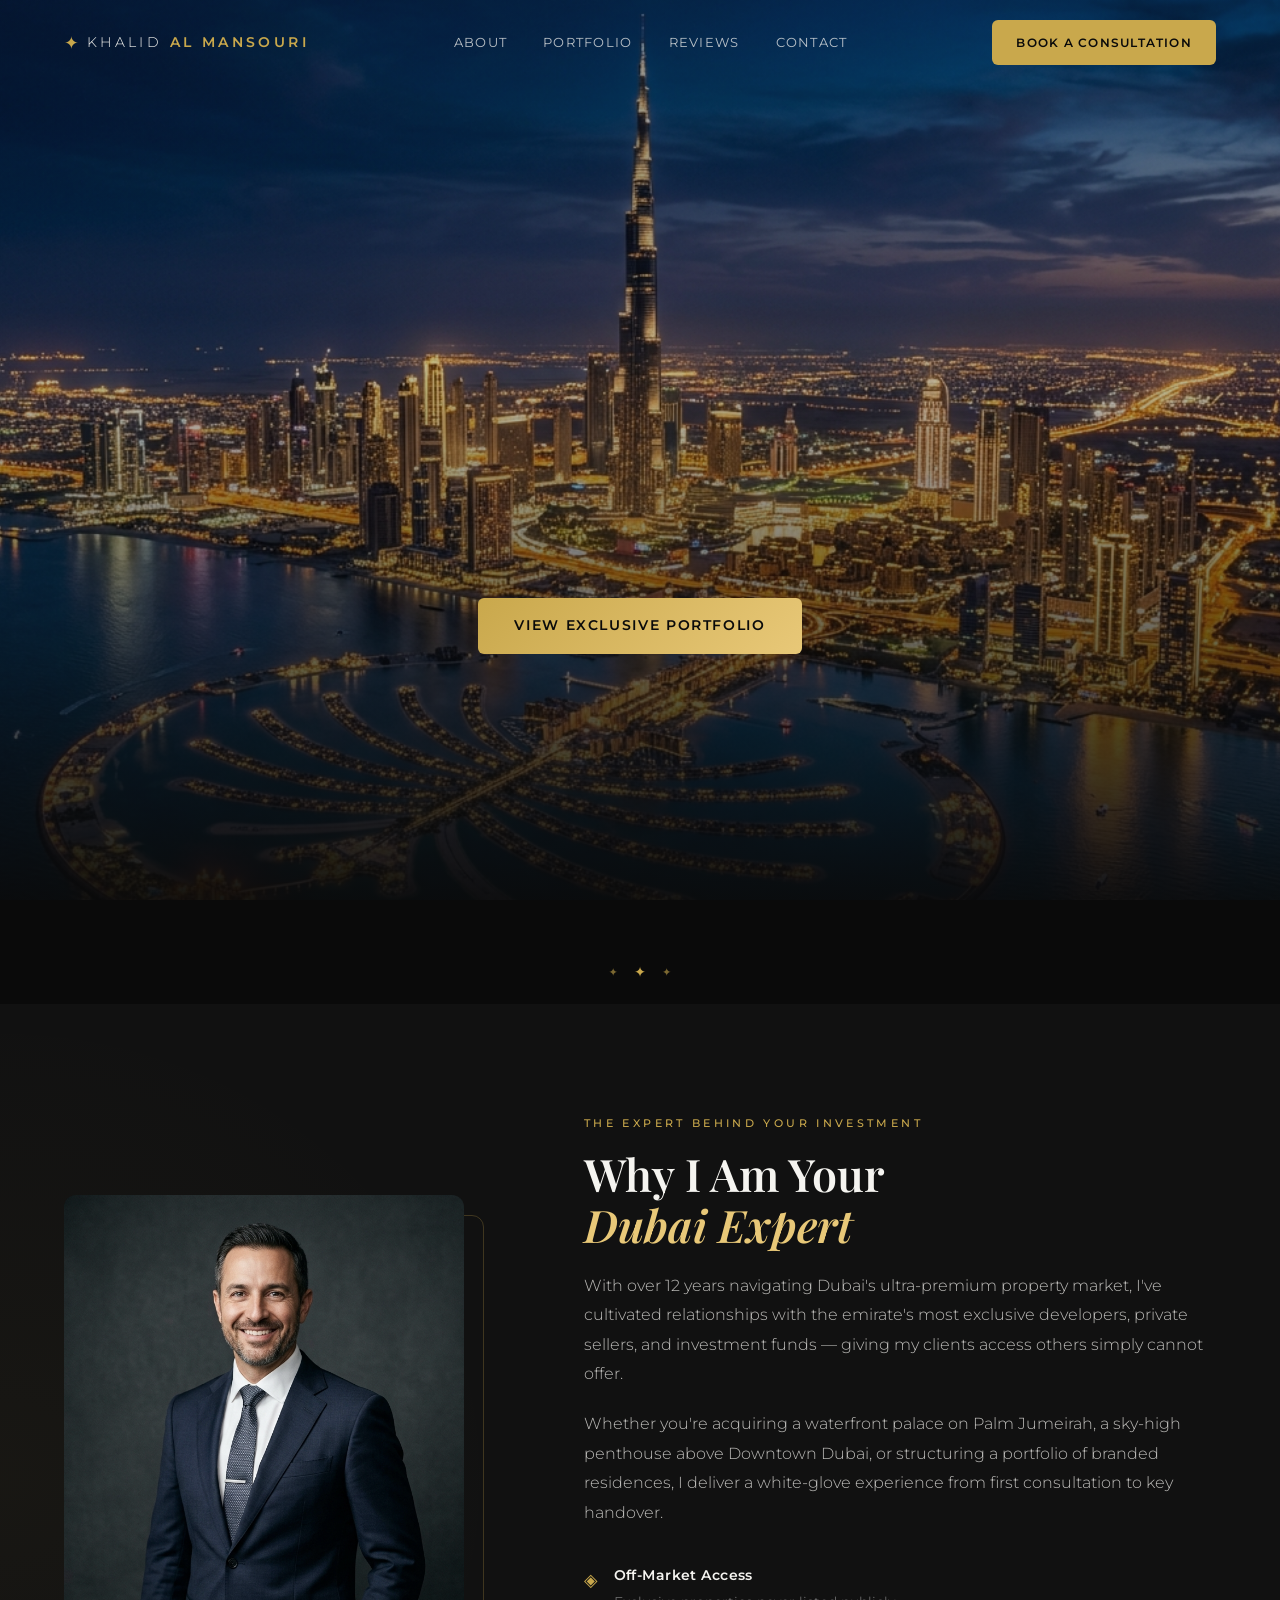
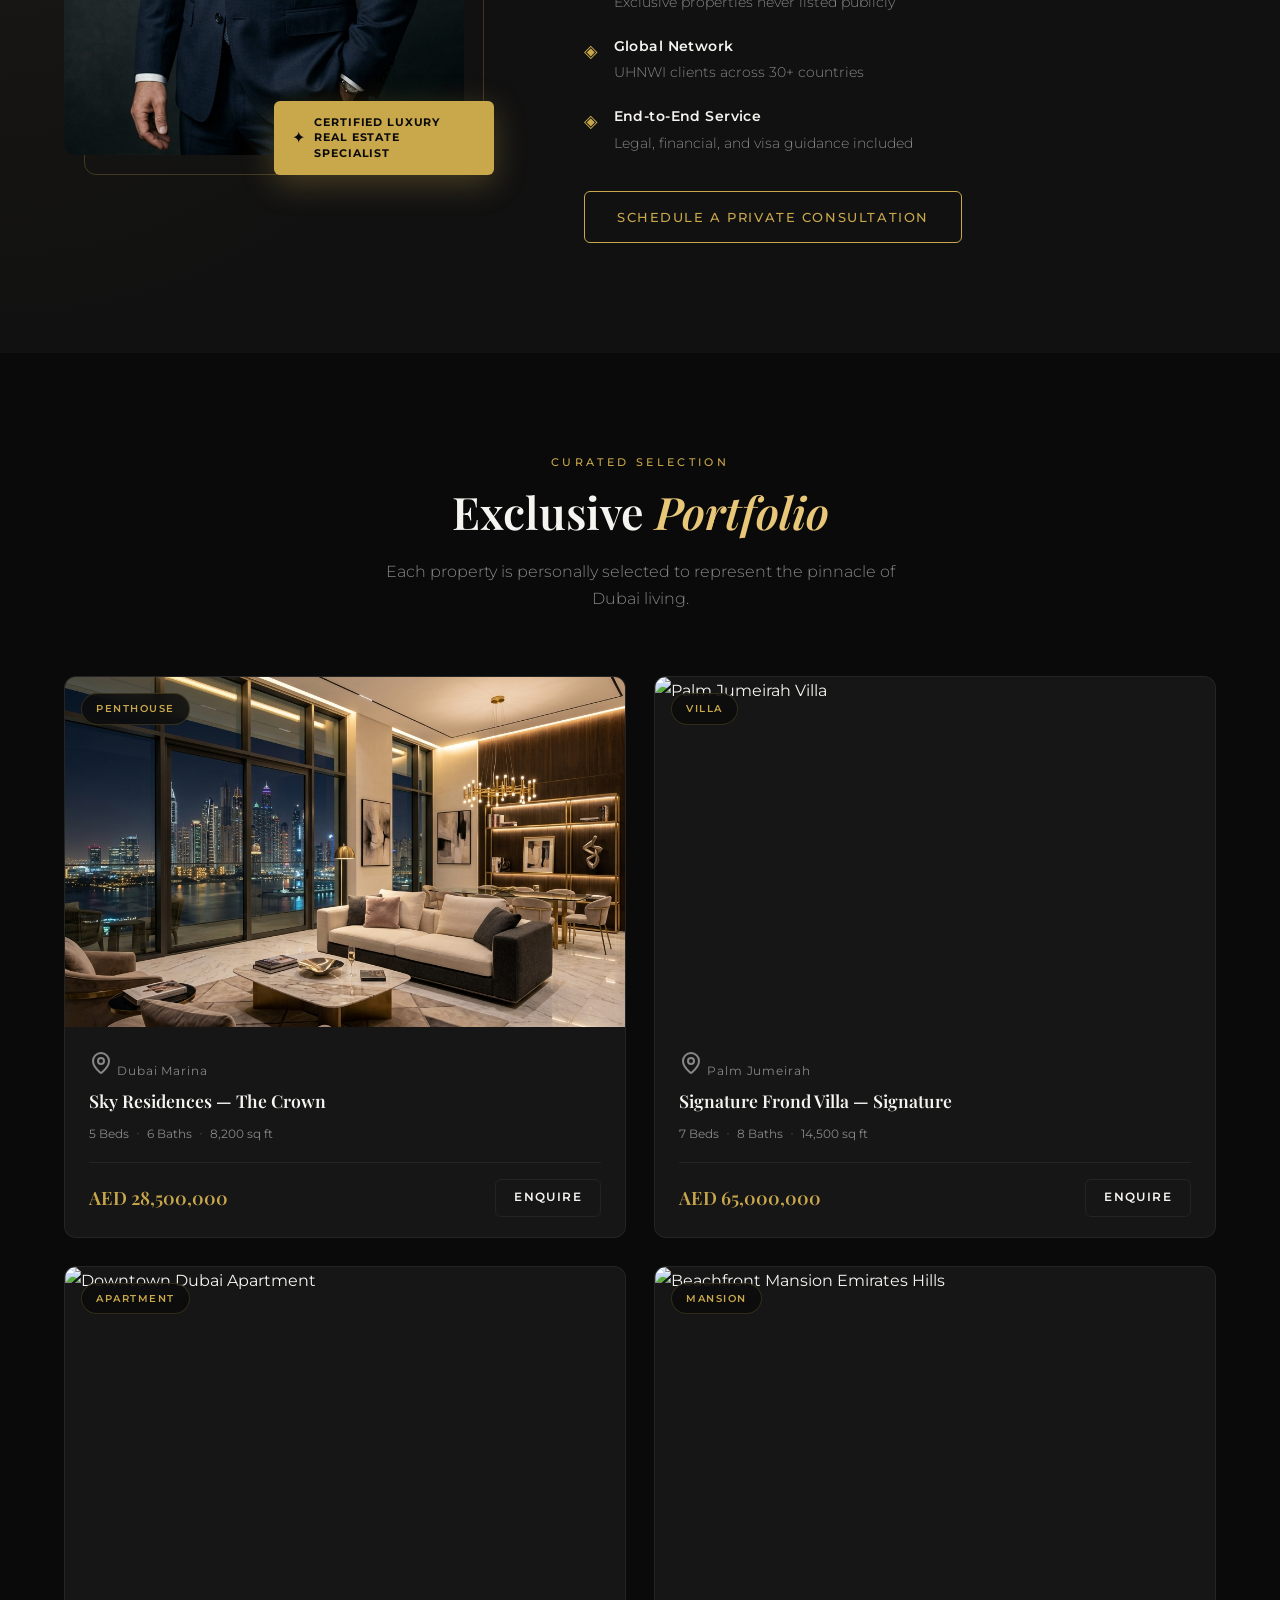
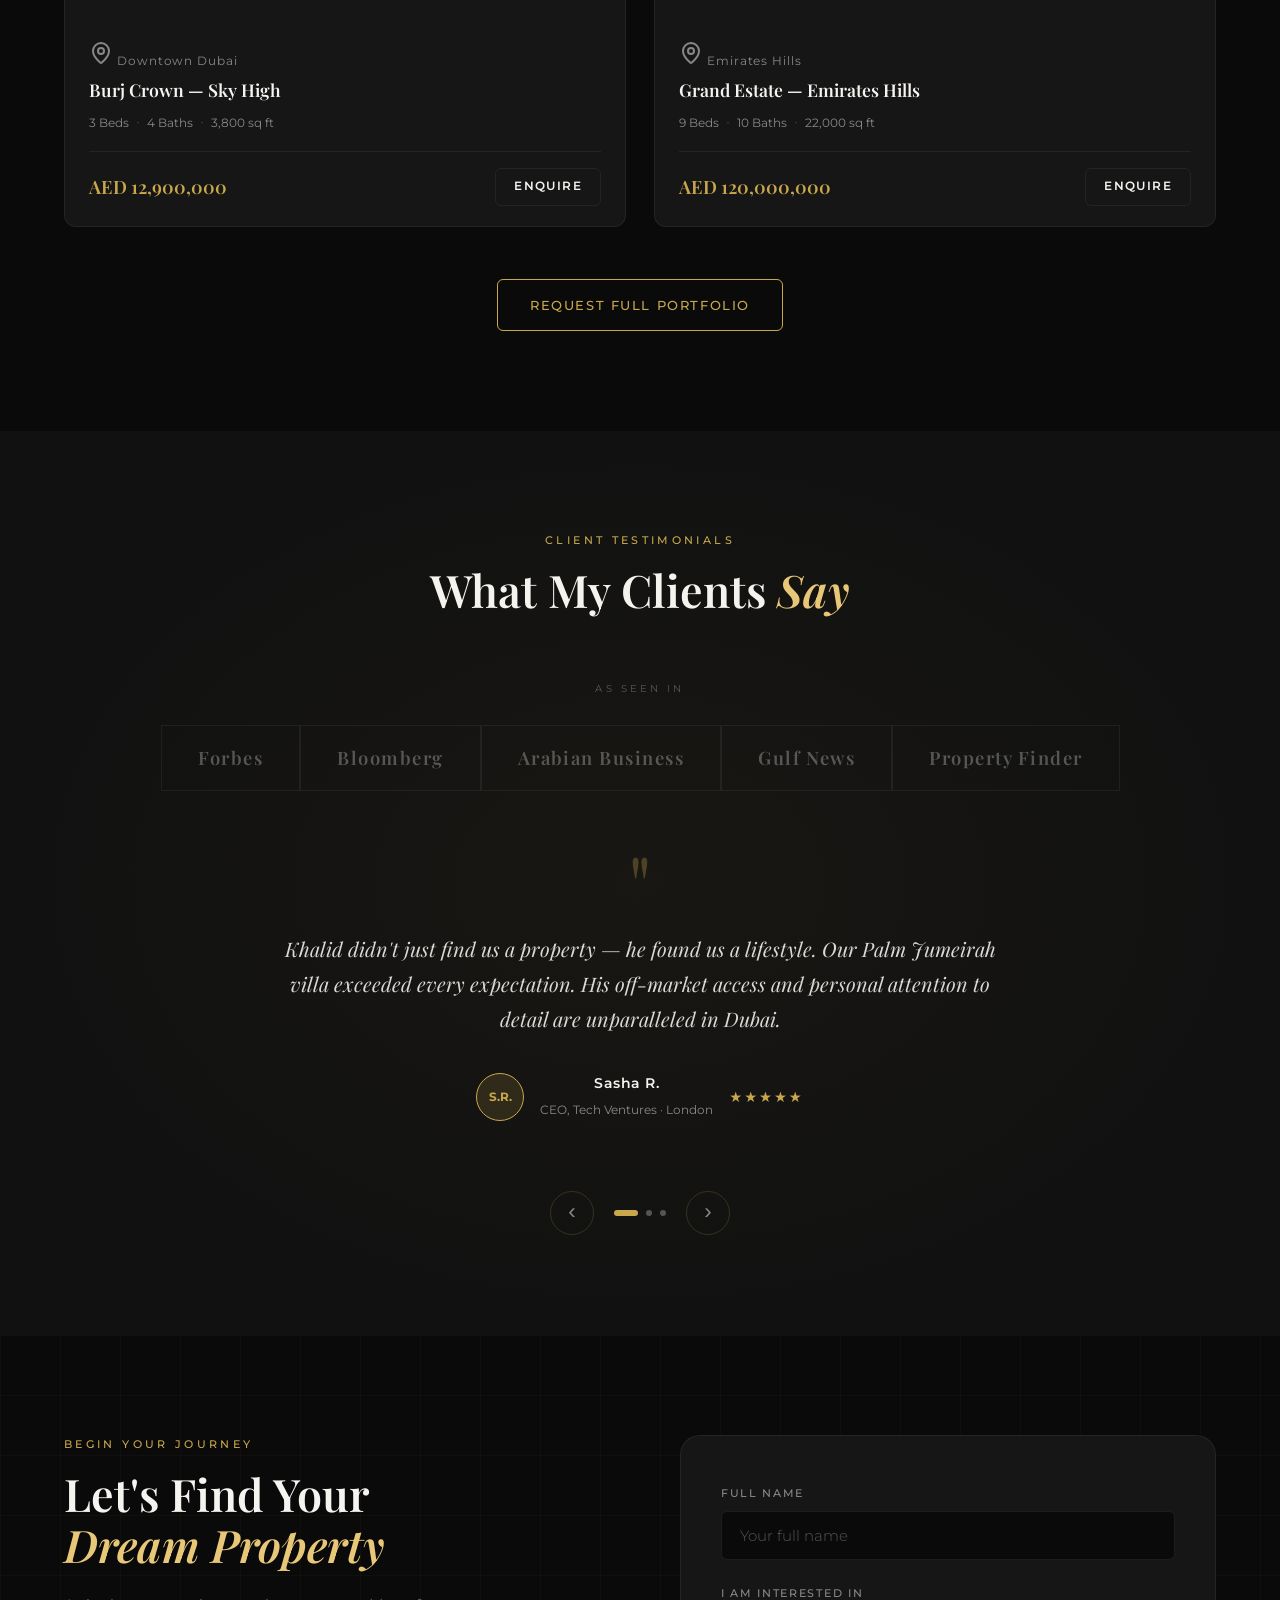
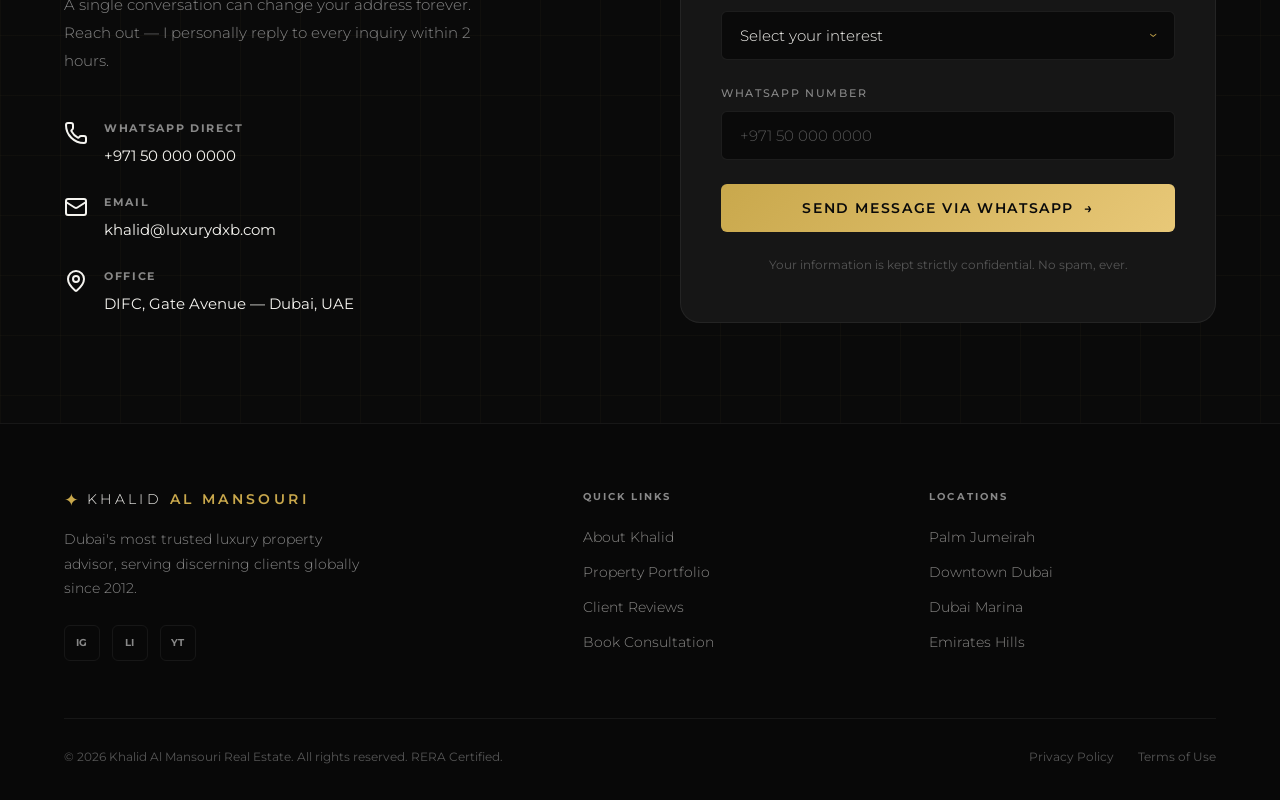
==== index.html @ 10c3aab0 "first commit" ====
<!doctype html>
<html lang="en">
  <head>
    <meta charset="UTF-8" />
    <meta name="viewport" content="width=device-width, initial-scale=1.0" />
    <title>Khalid Al Mansouri — Luxury Dubai Real Estate</title>
    <meta
      name="description"
      content="Dubai's premier luxury real estate expert. Exclusive properties in Palm Jumeirah, Downtown Dubai, Dubai Marina and beyond. Work with Khalid Al Mansouri for an unmatched experience."
    />
    <meta
      name="keywords"
      content="Dubai luxury real estate, Dubai properties, Palm Jumeirah villas, Downtown Dubai penthouses, Dubai real estate agent"
    />

    <!-- Fonts -->
    <link rel="preconnect" href="https://fonts.googleapis.com" />
    <link rel="preconnect" href="https://fonts.gstatic.com" crossorigin />
    <link
      href="https://fonts.googleapis.com/css2?family=Playfair+Display:ital,wght@0,400;0,600;0,700;1,400&family=Montserrat:wght@300;400;500;600&display=swap"
      rel="stylesheet"
    />

    <!-- GSAP -->
    <script src="https://cdnjs.cloudflare.com/ajax/libs/gsap/3.12.5/gsap.min.js"></script>
    <script src="https://cdnjs.cloudflare.com/ajax/libs/gsap/3.12.5/ScrollTrigger.min.js"></script>

    <link rel="stylesheet" href="style.css" />
  </head>
  <body>
    <!-- ═══════════════════════════════════════════
       HEADER
  ═══════════════════════════════════════════ -->
    <header id="site-header">
      <div class="header-inner">
        <div class="logo">
          <span class="logo-mark">✦</span>
          <span class="logo-text"
            >KHALID<span class="logo-accent"> AL MANSOURI</span></span
          >
        </div>
        <nav class="nav-links" id="main-nav">
          <a href="#about" class="nav-link">About</a>
          <a href="#properties" class="nav-link">Portfolio</a>
          <a href="#testimonials" class="nav-link">Reviews</a>
          <a href="#contact" class="nav-link">Contact</a>
        </nav>
        <a href="#contact" class="btn-cta header-cta" id="book-consultation-btn"
          >Book a Consultation</a
        >
        <button class="hamburger" id="hamburger-btn" aria-label="Open menu">
          <span></span><span></span><span></span>
        </button>
      </div>
    </header>

    <!-- Mobile Nav Overlay -->
    <div class="mobile-nav" id="mobile-nav">
      <button class="mobile-nav-close" id="mobile-nav-close">✕</button>
      <a href="#about" class="mobile-nav-link">About</a>
      <a href="#properties" class="mobile-nav-link">Portfolio</a>
      <a href="#testimonials" class="mobile-nav-link">Reviews</a>
      <a href="#contact" class="mobile-nav-link">Contact</a>
      <a href="#contact" class="btn-cta mobile-cta">Book a Consultation</a>
    </div>

    <!-- ═══════════════════════════════════════════
       HERO SECTION
  ═══════════════════════════════════════════ -->
    <section class="hero" id="hero">
      <div class="hero-bg">
        <img
          src="dubai_hero_bg.png"
          alt="Dubai skyline at dusk"
          class="hero-image"
          id="hero-img"
        />
        <div class="hero-overlay"></div>
      </div>
      <div class="hero-content">
        <p class="hero-eyebrow" id="hero-eyebrow">
          Dubai's Premier Real Estate Advisor
        </p>
        <h1 class="hero-headline" id="hero-headline">
          Redefining Luxury<br /><em>Living in Dubai</em>
        </h1>
        <p class="hero-sub" id="hero-sub">
          Exclusive access to the world's most coveted addresses.<br />Palm
          Jumeirah · Downtown · Dubai Marina · DIFC
        </p>
        <a href="#properties" class="btn-primary" id="hero-cta"
          >View Exclusive Portfolio</a
        >
      </div>
      <div class="hero-scroll-indicator" id="scroll-indicator">
        <span class="scroll-label">Scroll</span>
        <div class="scroll-line"></div>
      </div>
      <!-- Floating stat cards -->
      <div class="hero-stats" id="hero-stats">
        <div class="stat-card">
          <span class="stat-number">AED 4.2B+</span>
          <span class="stat-label">Sales Closed</span>
        </div>
        <div class="stat-card">
          <span class="stat-number">12+</span>
          <span class="stat-label">Years in Dubai</span>
        </div>
        <div class="stat-card">
          <span class="stat-number">340+</span>
          <span class="stat-label">Happy Clients</span>
        </div>
      </div>
    </section>

    <!-- ═══════════════════════════════════════════
       GOLD DIVIDER
  ═══════════════════════════════════════════ -->
    <div class="gold-divider"><span>✦</span><span>✦</span><span>✦</span></div>

    <!-- ═══════════════════════════════════════════
       AGENT PROFILE SECTION
  ═══════════════════════════════════════════ -->
    <section class="about" id="about">
      <div class="container">
        <div class="about-grid">
          <div class="about-image-col" id="about-image-col">
            <div class="about-image-wrapper">
              <img
                src="agent_headshot.png"
                alt="Khalid Al Mansouri — Luxury Real Estate Agent Dubai"
                class="about-img"
                id="agent-photo"
              />
              <div class="about-img-badge">
                <span class="badge-icon">✦</span>
                <span class="badge-text"
                  >Certified Luxury Real Estate Specialist</span
                >
              </div>
            </div>
          </div>
          <div class="about-text-col" id="about-text-col">
            <p class="section-eyebrow">The Expert Behind Your Investment</p>
            <h2 class="section-heading">
              Why I Am Your<br /><em>Dubai Expert</em>
            </h2>
            <p class="about-body">
              With over 12 years navigating Dubai's ultra-premium property
              market, I've cultivated relationships with the emirate's most
              exclusive developers, private sellers, and investment funds —
              giving my clients access others simply cannot offer.
            </p>
            <p class="about-body">
              Whether you're acquiring a waterfront palace on Palm Jumeirah, a
              sky-high penthouse above Downtown Dubai, or structuring a
              portfolio of branded residences, I deliver a white-glove
              experience from first consultation to key handover.
            </p>
            <div class="about-pillars">
              <div class="pillar">
                <span class="pillar-icon">◈</span>
                <div>
                  <strong>Off-Market Access</strong>
                  <p>Exclusive properties never listed publicly</p>
                </div>
              </div>
              <div class="pillar">
                <span class="pillar-icon">◈</span>
                <div>
                  <strong>Global Network</strong>
                  <p>UHNWI clients across 30+ countries</p>
                </div>
              </div>
              <div class="pillar">
                <span class="pillar-icon">◈</span>
                <div>
                  <strong>End-to-End Service</strong>
                  <p>Legal, financial, and visa guidance included</p>
                </div>
              </div>
            </div>
            <a href="#contact" class="btn-outline" id="about-cta"
              >Schedule a Private Consultation</a
            >
          </div>
        </div>
      </div>
    </section>

    <!-- ═══════════════════════════════════════════
       PROPERTY GRID SECTION
  ═══════════════════════════════════════════ -->
    <section class="properties" id="properties">
      <div class="container">
        <div class="section-header">
          <p class="section-eyebrow">Curated Selection</p>
          <h2 class="section-heading">Exclusive <em>Portfolio</em></h2>
          <p class="section-sub">
            Each property is personally selected to represent the pinnacle of
            Dubai living.
          </p>
        </div>
        <div class="property-grid" id="property-grid">
          <!-- Card 1 -->
          <div class="property-card" id="prop-card-1">
            <div class="property-img-wrap">
              <img
                src="property_1.png"
                alt="Marina Penthouse Dubai"
                class="property-img"
                loading="lazy"
              />
              <div class="property-overlay">
                <div class="overlay-content">
                  <span class="overlay-label">View Details</span>
                  <span class="overlay-icon">→</span>
                </div>
              </div>
              <div class="property-badge">Penthouse</div>
            </div>
            <div class="property-info">
              <div class="property-location">
                <svg
                  xmlns="http://www.w3.org/2000/svg"
                  width="24"
                  height="24"
                  viewBox="0 0 24 24"
                  fill="none"
                  stroke="currentColor"
                  stroke-width="2"
                  stroke-linecap="round"
                  stroke-linejoin="round"
                  class="lucide lucide-map-pin-icon lucide-map-pin"
                >
                  <path
                    d="M20 10c0 4.993-5.539 10.193-7.399 11.799a1 1 0 0 1-1.202 0C9.539 20.193 4 14.993 4 10a8 8 0 0 1 16 0"
                  />
                  <circle cx="12" cy="10" r="3" />
                </svg>
                Dubai Marina
              </div>
              <h3 class="property-name">Sky Residences — The Crown</h3>
              <div class="property-specs">
                <span>5 Beds</span>
                <span class="spec-dot">·</span>
                <span>6 Baths</span>
                <span class="spec-dot">·</span>
                <span>8,200 sq ft</span>
              </div>
              <div class="property-footer">
                <span class="property-price">AED 28,500,000</span>
                <a href="#contact" class="property-enquire">Enquire</a>
              </div>
            </div>
          </div>

          <!-- Card 2 -->
          <div class="property-card" id="prop-card-2">
            <div class="property-img-wrap">
              <img
                src="https://images.unsplash.com/photo-1600607687939-ce8a6c25118c?w=800&q=80"
                alt="Palm Jumeirah Villa"
                class="property-img"
                loading="lazy"
              />
              <div class="property-overlay">
                <div class="overlay-content">
                  <span class="overlay-label">View Details</span>
                  <span class="overlay-icon">→</span>
                </div>
              </div>
              <div class="property-badge">Villa</div>
            </div>
            <div class="property-info">
              <div class="property-location">
                <svg
                  xmlns="http://www.w3.org/2000/svg"
                  width="24"
                  height="24"
                  viewBox="0 0 24 24"
                  fill="none"
                  stroke="currentColor"
                  stroke-width="2"
                  stroke-linecap="round"
                  stroke-linejoin="round"
                  class="lucide lucide-map-pin-icon lucide-map-pin"
                >
                  <path
                    d="M20 10c0 4.993-5.539 10.193-7.399 11.799a1 1 0 0 1-1.202 0C9.539 20.193 4 14.993 4 10a8 8 0 0 1 16 0"
                  />
                  <circle cx="12" cy="10" r="3" />
                </svg>
                Palm Jumeirah
              </div>
              <h3 class="property-name">Signature Frond Villa — Signature</h3>
              <div class="property-specs">
                <span>7 Beds</span>
                <span class="spec-dot">·</span>
                <span>8 Baths</span>
                <span class="spec-dot">·</span>
                <span>14,500 sq ft</span>
              </div>
              <div class="property-footer">
                <span class="property-price">AED 65,000,000</span>
                <a href="#contact" class="property-enquire">Enquire</a>
              </div>
            </div>
          </div>

          <!-- Card 3 -->
          <div class="property-card" id="prop-card-3">
            <div class="property-img-wrap">
              <img
                src="https://images.unsplash.com/photo-1582407947304-fd86f028f716?w=800&q=80"
                alt="Downtown Dubai Apartment"
                class="property-img"
                loading="lazy"
              />
              <div class="property-overlay">
                <div class="overlay-content">
                  <span class="overlay-label">View Details</span>
                  <span class="overlay-icon">→</span>
                </div>
              </div>
              <div class="property-badge">Apartment</div>
            </div>
            <div class="property-info">
              <div class="property-location">
                <svg
                  xmlns="http://www.w3.org/2000/svg"
                  width="24"
                  height="24"
                  viewBox="0 0 24 24"
                  fill="none"
                  stroke="currentColor"
                  stroke-width="2"
                  stroke-linecap="round"
                  stroke-linejoin="round"
                  class="lucide lucide-map-pin-icon lucide-map-pin"
                >
                  <path
                    d="M20 10c0 4.993-5.539 10.193-7.399 11.799a1 1 0 0 1-1.202 0C9.539 20.193 4 14.993 4 10a8 8 0 0 1 16 0"
                  />
                  <circle cx="12" cy="10" r="3" />
                </svg>
                Downtown Dubai
              </div>
              <h3 class="property-name">Burj Crown — Sky High</h3>
              <div class="property-specs">
                <span>3 Beds</span>
                <span class="spec-dot">·</span>
                <span>4 Baths</span>
                <span class="spec-dot">·</span>
                <span>3,800 sq ft</span>
              </div>
              <div class="property-footer">
                <span class="property-price">AED 12,900,000</span>
                <a href="#contact" class="property-enquire">Enquire</a>
              </div>
            </div>
          </div>

          <!-- Card 4 -->
          <div class="property-card" id="prop-card-4">
            <div class="property-img-wrap">
              <img
                src="https://images.unsplash.com/photo-1613977257363-707ba9348227?w=800&q=80"
                alt="Beachfront Mansion Emirates Hills"
                class="property-img"
                loading="lazy"
              />
              <div class="property-overlay">
                <div class="overlay-content">
                  <span class="overlay-label">View Details</span>
                  <span class="overlay-icon">→</span>
                </div>
              </div>
              <div class="property-badge">Mansion</div>
            </div>
            <div class="property-info">
              <div class="property-location">
                <svg
                  xmlns="http://www.w3.org/2000/svg"
                  width="24"
                  height="24"
                  viewBox="0 0 24 24"
                  fill="none"
                  stroke="currentColor"
                  stroke-width="2"
                  stroke-linecap="round"
                  stroke-linejoin="round"
                  class="lucide lucide-map-pin-icon lucide-map-pin"
                >
                  <path
                    d="M20 10c0 4.993-5.539 10.193-7.399 11.799a1 1 0 0 1-1.202 0C9.539 20.193 4 14.993 4 10a8 8 0 0 1 16 0"
                  />
                  <circle cx="12" cy="10" r="3" />
                </svg>
                Emirates Hills
              </div>
              <h3 class="property-name">Grand Estate — Emirates Hills</h3>
              <div class="property-specs">
                <span>9 Beds</span>
                <span class="spec-dot">·</span>
                <span>10 Baths</span>
                <span class="spec-dot">·</span>
                <span>22,000 sq ft</span>
              </div>
              <div class="property-footer">
                <span class="property-price">AED 120,000,000</span>
                <a href="#contact" class="property-enquire">Enquire</a>
              </div>
            </div>
          </div>
        </div>
        <div class="view-all-wrap">
          <a href="#contact" class="btn-outline" id="view-all-btn"
            >Request Full Portfolio</a
          >
        </div>
      </div>
    </section>

    <!-- ═══════════════════════════════════════════
       SOCIAL PROOF / TESTIMONIALS
  ═══════════════════════════════════════════ -->
    <section class="testimonials" id="testimonials">
      <div class="container">
        <div class="section-header">
          <p class="section-eyebrow">Client Testimonials</p>
          <h2 class="section-heading">What My Clients <em>Say</em></h2>
        </div>

        <!-- Featured In -->
        <div class="featured-in" id="featured-in">
          <p class="featured-label">As Seen In</p>
          <div class="media-logos">
            <div class="media-logo">Forbes</div>
            <div class="media-logo">Bloomberg</div>
            <div class="media-logo">Arabian Business</div>
            <div class="media-logo">Gulf News</div>
            <div class="media-logo">Property Finder</div>
          </div>
        </div>

        <!-- Testimonial Slider -->
        <div class="testimonial-slider" id="testimonial-slider">
          <div class="testimonial-track" id="testimonial-track">
            <div class="testimonial-slide active">
              <div class="quote-icon">"</div>
              <blockquote class="testimonial-text">
                Khalid didn't just find us a property — he found us a lifestyle.
                Our Palm Jumeirah villa exceeded every expectation. His
                off-market access and personal attention to detail are
                unparalleled in Dubai.
              </blockquote>
              <div class="testimonial-author">
                <div class="author-avatar">S.R.</div>
                <div class="author-info">
                  <strong>Sasha R.</strong>
                  <span>CEO, Tech Ventures · London</span>
                </div>
                <div class="star-rating">★★★★★</div>
              </div>
            </div>
            <div class="testimonial-slide">
              <div class="quote-icon">"</div>
              <blockquote class="testimonial-text">
                We were purchasing from abroad and needed someone we could trust
                completely. Khalid handled everything — the legal process, the
                mortgage, even the interior referrals. A world-class experience
                from start to finish.
              </blockquote>
              <div class="testimonial-author">
                <div class="author-avatar">J.W.</div>
                <div class="author-info">
                  <strong>James W.</strong>
                  <span>Private Investor · Singapore</span>
                </div>
                <div class="star-rating">★★★★★</div>
              </div>
            </div>
            <div class="testimonial-slide">
              <div class="quote-icon">"</div>
              <blockquote class="testimonial-text">
                I've worked with agents across London, Monaco, and New York.
                Khalid is operating at a level above all of them. He understood
                our brief instantly and delivered beyond what we thought
                possible.
              </blockquote>
              <div class="testimonial-author">
                <div class="author-avatar">A.K.</div>
                <div class="author-info">
                  <strong>Amira K.</strong>
                  <span>Director, Global Family Office · Riyadh</span>
                </div>
                <div class="star-rating">★★★★★</div>
              </div>
            </div>
          </div>
          <div class="slider-controls">
            <button
              class="slider-btn prev-btn"
              id="prev-btn"
              aria-label="Previous"
            >
              ‹
            </button>
            <div class="slider-dots" id="slider-dots">
              <button
                class="dot active"
                id="dot-0"
                aria-label="Slide 1"
              ></button>
              <button class="dot" id="dot-1" aria-label="Slide 2"></button>
              <button class="dot" id="dot-2" aria-label="Slide 3"></button>
            </div>
            <button class="slider-btn next-btn" id="next-btn" aria-label="Next">
              ›
            </button>
          </div>
        </div>
      </div>
    </section>

    <!-- ═══════════════════════════════════════════
       CONTACT SECTION
  ═══════════════════════════════════════════ -->
    <section class="contact" id="contact">
      <div class="contact-bg-pattern"></div>
      <div class="container">
        <div class="contact-grid">
          <div class="contact-left" id="contact-left">
            <p class="section-eyebrow">Begin Your Journey</p>
            <h2 class="section-heading">
              Let's Find Your<br /><em>Dream Property</em>
            </h2>
            <p class="contact-tagline">
              A single conversation can change your address forever. Reach out —
              I personally reply to every inquiry within 2 hours.
            </p>
            <div class="contact-info-items">
              <div class="contact-info-item">
                <span class="ci-icon"
                  ><svg
                    xmlns="http://www.w3.org/2000/svg"
                    width="24"
                    height="24"
                    viewBox="0 0 24 24"
                    fill="none"
                    stroke="currentColor"
                    stroke-width="2"
                    stroke-linecap="round"
                    stroke-linejoin="round"
                    class="lucide lucide-phone-icon lucide-phone"
                  >
                    <path
                      d="M13.832 16.568a1 1 0 0 0 1.213-.303l.355-.465A2 2 0 0 1 17 15h3a2 2 0 0 1 2 2v3a2 2 0 0 1-2 2A18 18 0 0 1 2 4a2 2 0 0 1 2-2h3a2 2 0 0 1 2 2v3a2 2 0 0 1-.8 1.6l-.468.351a1 1 0 0 0-.292 1.233 14 14 0 0 0 6.392 6.384"
                    /></svg
                ></span>
                <div>
                  <strong>WhatsApp Direct</strong>
                  <a
                    href="https://wa.me/971500000000"
                    class="ci-value"
                    id="whatsapp-link"
                    >+971 50 000 0000</a
                  >
                </div>
              </div>
              <div class="contact-info-item">
                <span class="ci-icon"
                  ><svg
                    xmlns="http://www.w3.org/2000/svg"
                    width="24"
                    height="24"
                    viewBox="0 0 24 24"
                    fill="none"
                    stroke="currentColor"
                    stroke-width="2"
                    stroke-linecap="round"
                    stroke-linejoin="round"
                    class="lucide lucide-mail-icon lucide-mail"
                  >
                    <path d="m22 7-8.991 5.727a2 2 0 0 1-2.009 0L2 7" />
                    <rect x="2" y="4" width="20" height="16" rx="2" /></svg
                ></span>
                <div>
                  <strong>Email</strong>
                  <a
                    href="mailto:khalid@luxurydxb.com"
                    class="ci-value"
                    id="email-link"
                    >khalid@luxurydxb.com</a
                  >
                </div>
              </div>
              <div class="contact-info-item">
                <span class="ci-icon"
                  ><svg
                    xmlns="http://www.w3.org/2000/svg"
                    width="24"
                    height="24"
                    viewBox="0 0 24 24"
                    fill="none"
                    stroke="currentColor"
                    stroke-width="2"
                    stroke-linecap="round"
                    stroke-linejoin="round"
                    class="lucide lucide-map-pin-icon lucide-map-pin"
                  >
                    <path
                      d="M20 10c0 4.993-5.539 10.193-7.399 11.799a1 1 0 0 1-1.202 0C9.539 20.193 4 14.993 4 10a8 8 0 0 1 16 0"
                    />
                    <circle cx="12" cy="10" r="3" /></svg
                ></span>
                <div>
                  <strong>Office</strong>
                  <span class="ci-value">DIFC, Gate Avenue — Dubai, UAE</span>
                </div>
              </div>
            </div>
          </div>
          <div class="contact-right" id="contact-right">
            <form class="contact-form" id="contact-form" novalidate>
              <div class="form-group" id="form-group-name">
                <label for="full-name">Full Name</label>
                <input
                  type="text"
                  id="full-name"
                  name="name"
                  placeholder="Your full name"
                  required
                />
              </div>
              <div class="form-group" id="form-group-interest">
                <label for="interest">I Am Interested In</label>
                <div class="select-wrapper">
                  <select id="interest" name="interest" required>
                    <option value="" disabled selected>
                      Select your interest
                    </option>
                    <option value="buying">Buying a Property</option>
                    <option value="selling">Selling a Property</option>
                    <option value="investing">Investment Opportunities</option>
                    <option value="off-market">Off-Market Listings</option>
                  </select>
                  <span class="select-arrow">›</span>
                </div>
              </div>
              <div class="form-group" id="form-group-whatsapp">
                <label for="whatsapp">WhatsApp Number</label>
                <input
                  type="tel"
                  id="whatsapp"
                  name="whatsapp"
                  placeholder="+971 50 000 0000"
                  required
                />
              </div>
              <button
                type="submit"
                class="btn-primary btn-full"
                id="submit-btn"
              >
                <span class="btn-text">Send Message via WhatsApp</span>
                <span class="btn-icon">→</span>
              </button>
              <p class="form-disclaimer">
                Your information is kept strictly confidential. No spam, ever.
              </p>
            </form>
            <div class="form-success" id="form-success">
              <span class="success-icon">✦</span>
              <h3>Thank You!</h3>
              <p>
                Your message has been received. Khalid will respond on WhatsApp
                within 2 hours.
              </p>
            </div>
          </div>
        </div>
      </div>
    </section>

    <!-- ═══════════════════════════════════════════
       FOOTER
  ═══════════════════════════════════════════ -->
    <footer class="footer">
      <div class="container">
        <div class="footer-grid">
          <div class="footer-brand">
            <div class="logo">
              <span class="logo-mark">✦</span>
              <span class="logo-text"
                >KHALID<span class="logo-accent"> AL MANSOURI</span></span
              >
            </div>
            <p class="footer-tagline">
              Dubai's most trusted luxury property advisor, serving discerning
              clients globally since 2012.
            </p>
            <div class="footer-social">
              <a
                href="#"
                class="social-link"
                id="instagram-link"
                aria-label="Instagram"
                >IG</a
              >
              <a
                href="#"
                class="social-link"
                id="linkedin-link"
                aria-label="LinkedIn"
                >LI</a
              >
              <a
                href="#"
                class="social-link"
                id="youtube-link"
                aria-label="YouTube"
                >YT</a
              >
            </div>
          </div>
          <div class="footer-links-col">
            <h4>Quick Links</h4>
            <a href="#about">About Khalid</a>
            <a href="#properties">Property Portfolio</a>
            <a href="#testimonials">Client Reviews</a>
            <a href="#contact">Book Consultation</a>
          </div>
          <div class="footer-links-col">
            <h4>Locations</h4>
            <a href="#properties">Palm Jumeirah</a>
            <a href="#properties">Downtown Dubai</a>
            <a href="#properties">Dubai Marina</a>
            <a href="#properties">Emirates Hills</a>
          </div>
        </div>
        <div class="footer-bottom">
          <p>
            © 2026 Khalid Al Mansouri Real Estate. All rights reserved. RERA
            Certified.
          </p>
          <div class="footer-legal">
            <a href="#">Privacy Policy</a>
            <a href="#">Terms of Use</a>
          </div>
        </div>
      </div>
    </footer>

    <script src="main.js"></script>
  </body>
</html>
---- style.css ----
/* ═══════════════════════════════════════════════════════
   LUXURY DUBAI REAL ESTATE — style.css
   Midnight & Gold Design System
═══════════════════════════════════════════════════════ */

/* ─── CSS Custom Properties ─── */
:root {
  --gold:         #C9A84C;
  --gold-light:   #E8C878;
  --gold-dark:    #9A7A32;
  --gold-muted:   rgba(201,168,76,0.15);
  --bg-black:     #0A0A0A;
  --bg-dark:      #111111;
  --bg-card:      #161616;
  --bg-card-2:    #1C1C1C;
  --text-white:   #F5F4F0;
  --text-muted:   #888888;
  --text-subtle:  #555555;
  --border:       rgba(201,168,76,0.2);
  --border-light: rgba(255,255,255,0.06);

  --font-serif:  'Playfair Display', Georgia, serif;
  --font-sans:   'Montserrat', system-ui, sans-serif;

  --radius-sm:   6px;
  --radius-md:   12px;
  --radius-lg:   20px;

  --transition:  0.3s ease-in-out;
  --transition-slow: 0.6s ease;
}

/* ─── Reset & Base ─── */
*, *::before, *::after { box-sizing: border-box; margin: 0; padding: 0; }

html {
  scroll-behavior: smooth;
  font-size: 16px;
}

body {
  font-family: var(--font-sans);
  background-color: var(--bg-black);
  color: var(--text-white);
  line-height: 1.7;
  overflow-x: hidden;
  -webkit-font-smoothing: antialiased;
}

img { display: block; max-width: 100%; }
a  { text-decoration: none; color: inherit; }

/* ─── Container ─── */
.container {
  width: 90%;
  max-width: 1280px;
  margin: 0 auto;
}

/* ═══════════════════════════════════════════════════════
   BUTTONS
═══════════════════════════════════════════════════════ */
.btn-primary {
  display: inline-flex;
  align-items: center;
  gap: 10px;
  background: linear-gradient(135deg, var(--gold) 0%, var(--gold-light) 50%, var(--gold) 100%);
  background-size: 200% 200%;
  color: #0A0A0A;
  font-family: var(--font-sans);
  font-weight: 600;
  font-size: 0.85rem;
  letter-spacing: 0.12em;
  text-transform: uppercase;
  padding: 16px 36px;
  border: none;
  border-radius: var(--radius-sm);
  cursor: pointer;
  transition: var(--transition);
  position: relative;
  overflow: hidden;
}

.btn-primary::before {
  content: '';
  position: absolute;
  inset: 0;
  background: rgba(255,255,255,0.12);
  opacity: 0;
  transition: var(--transition);
}

.btn-primary:hover {
  background-position: right center;
  transform: translateY(-2px);
  box-shadow: 0 12px 40px rgba(201,168,76,0.4);
}

.btn-primary:hover::before { opacity: 1; }

.btn-outline {
  display: inline-flex;
  align-items: center;
  gap: 8px;
  background: transparent;
  color: var(--gold);
  font-family: var(--font-sans);
  font-weight: 500;
  font-size: 0.82rem;
  letter-spacing: 0.12em;
  text-transform: uppercase;
  padding: 14px 32px;
  border: 1px solid var(--gold);
  border-radius: var(--radius-sm);
  cursor: pointer;
  transition: var(--transition);
}

.btn-outline:hover {
  background: var(--gold-muted);
  box-shadow: 0 0 20px rgba(201,168,76,0.2);
  transform: translateY(-2px);
}

.btn-cta {
  display: inline-flex;
  align-items: center;
  gap: 8px;
  background: var(--gold);
  color: #0A0A0A;
  font-family: var(--font-sans);
  font-weight: 600;
  font-size: 0.78rem;
  letter-spacing: 0.1em;
  text-transform: uppercase;
  padding: 12px 24px;
  border-radius: var(--radius-sm);
  transition: var(--transition);
}

.btn-cta:hover {
  background: var(--gold-light);
  transform: translateY(-1px);
  box-shadow: 0 8px 24px rgba(201,168,76,0.35);
}

.btn-full { width: 100%; justify-content: center; }

/* ═══════════════════════════════════════════════════════
   HEADER
═══════════════════════════════════════════════════════ */
#site-header {
  position: fixed;
  top: 0; left: 0; right: 0;
  z-index: 1000;
  padding: 20px 0;
  background: transparent;
  transition: background 0.5s ease, padding 0.4s ease, box-shadow 0.4s ease;
}

#site-header.scrolled {
  background: rgba(10,10,10,0.95);
  backdrop-filter: blur(20px);
  -webkit-backdrop-filter: blur(20px);
  padding: 14px 0;
  box-shadow: 0 1px 0 var(--border);
}

.header-inner {
  display: flex;
  align-items: center;
  justify-content: space-between;
  width: 90%;
  max-width: 1280px;
  margin: 0 auto;
}

/* Logo */
.logo {
  display: flex;
  align-items: center;
  gap: 8px;
  cursor: pointer;
}

.logo-mark {
  color: var(--gold);
  font-size: 1.1rem;
  line-height: 1;
}

.logo-text {
  font-family: var(--font-sans);
  font-weight: 300;
  font-size: 0.85rem;
  letter-spacing: 0.25em;
  text-transform: uppercase;
  color: var(--text-white);
}

.logo-accent {
  color: var(--gold);
  font-weight: 600;
}

/* Nav */
.nav-links {
  display: flex;
  align-items: center;
  gap: 36px;
}

.nav-link {
  font-family: var(--font-sans);
  font-weight: 400;
  font-size: 0.8rem;
  letter-spacing: 0.1em;
  text-transform: uppercase;
  color: rgba(245,244,240,0.75);
  transition: var(--transition);
  position: relative;
}

.nav-link::after {
  content: '';
  position: absolute;
  bottom: -3px;
  left: 0; right: 0;
  height: 1px;
  background: var(--gold);
  transform: scaleX(0);
  transition: var(--transition);
}

.nav-link:hover { color: var(--text-white); }
.nav-link:hover::after { transform: scaleX(1); }

/* Hamburger */
.hamburger {
  display: none;
  flex-direction: column;
  gap: 5px;
  background: none;
  border: none;
  cursor: pointer;
  padding: 4px;
}

.hamburger span {
  display: block;
  width: 22px;
  height: 1.5px;
  background: var(--text-white);
  transition: var(--transition);
}

/* Mobile Nav */
.mobile-nav {
  display: none;
  position: fixed;
  inset: 0;
  background: rgba(10,10,10,0.98);
  backdrop-filter: blur(30px);
  z-index: 2000;
  flex-direction: column;
  align-items: center;
  justify-content: center;
  gap: 28px;
  opacity: 0;
  transition: opacity 0.4s ease;
}

.mobile-nav.open {
  display: flex;
  opacity: 1;
}

.mobile-nav-close {
  position: absolute;
  top: 24px; right: 24px;
  background: none;
  border: none;
  color: var(--text-muted);
  font-size: 1.4rem;
  cursor: pointer;
}

.mobile-nav-link {
  font-family: var(--font-sans);
  font-size: 1.1rem;
  font-weight: 300;
  letter-spacing: 0.2em;
  text-transform: uppercase;
  color: var(--text-white);
  transition: var(--transition);
}

.mobile-nav-link:hover { color: var(--gold); }

.mobile-cta { margin-top: 16px; }

/* ═══════════════════════════════════════════════════════
   HERO
═══════════════════════════════════════════════════════ */
.hero {
  position: relative;
  width: 100%;
  height: 100vh;
  min-height: 700px;
  display: flex;
  align-items: center;
  justify-content: center;
  overflow: hidden;
}

.hero-bg {
  position: absolute;
  inset: 0;
}

.hero-image {
  width: 100%;
  height: 100%;
  object-fit: cover;
  object-position: center;
  transform: scale(1.05);
  transition: transform 8s ease;
}

.hero:hover .hero-image {
  transform: scale(1);
}

.hero-overlay {
  position: absolute;
  inset: 0;
  background: linear-gradient(
    180deg,
    rgba(10,10,10,0.45) 0%,
    rgba(10,10,10,0.25) 40%,
    rgba(10,10,10,0.65) 75%,
    rgba(10,10,10,0.95) 100%
  );
}

.hero-content {
  position: relative;
  z-index: 2;
  text-align: center;
  max-width: 820px;
  padding: 0 24px;
}

.hero-eyebrow {
  font-family: var(--font-sans);
  font-weight: 400;
  font-size: 0.75rem;
  letter-spacing: 0.3em;
  text-transform: uppercase;
  color: var(--gold);
  margin-bottom: 20px;
  opacity: 0;
}

.hero-headline {
  font-family: var(--font-serif);
  font-weight: 700;
  font-size: clamp(3rem, 6.5vw, 6.5rem);
  line-height: 1.08;
  color: var(--text-white);
  margin-bottom: 24px;
  opacity: 0;
}

.hero-headline em {
  font-style: italic;
  color: var(--gold-light);
}

.hero-sub {
  font-family: var(--font-sans);
  font-weight: 300;
  font-size: clamp(0.85rem, 1.4vw, 1.05rem);
  color: rgba(245,244,240,0.7);
  letter-spacing: 0.05em;
  margin-bottom: 44px;
  opacity: 0;
  line-height: 1.9;
}

/* Scroll Indicator */
.hero-scroll-indicator {
  position: absolute;
  bottom: 160px;
  right: 48px;
  display: flex;
  flex-direction: column;
  align-items: center;
  gap: 8px;
  z-index: 2;
  opacity: 0;
}

.scroll-label {
  font-size: 0.65rem;
  letter-spacing: 0.25em;
  text-transform: uppercase;
  color: rgba(245,244,240,0.5);
  writing-mode: vertical-rl;
}

.scroll-line {
  width: 1px;
  height: 60px;
  background: linear-gradient(to bottom, var(--gold), transparent);
  animation: scrollPulse 2s ease-in-out infinite;
}

@keyframes scrollPulse {
  0%, 100% { opacity: 0.4; transform: scaleY(1); }
  50% { opacity: 1; transform: scaleY(1.1); }
}

/* Hero Stats */
.hero-stats {
  position: absolute;
  bottom: 0;
  left: 0; right: 0;
  z-index: 3;
  display: flex;
  justify-content: center;
  gap: 0;
}

.stat-card {
  flex: 1;
  max-width: 240px;
  text-align: center;
  padding: 28px 24px;
  background: rgba(10,10,10,0.85);
  backdrop-filter: blur(20px);
  border-top: 1px solid var(--border);
  border-right: 1px solid var(--border-light);
  transition: var(--transition);
  opacity: 0;
}

.stat-card:last-child { border-right: none; }

.stat-card:hover {
  background: rgba(201,168,76,0.08);
  border-top-color: var(--gold);
}

.stat-number {
  display: block;
  font-family: var(--font-serif);
  font-size: 1.7rem;
  font-weight: 600;
  color: var(--gold);
  line-height: 1.2;
  margin-bottom: 4px;
}

.stat-label {
  display: block;
  font-size: 0.7rem;
  letter-spacing: 0.15em;
  text-transform: uppercase;
  color: var(--text-muted);
}

/* ─── Gold Divider ─── */
.gold-divider {
  display: flex;
  align-items: center;
  justify-content: center;
  gap: 16px;
  padding: 60px 0 20px;
  background: var(--bg-black);
}

.gold-divider span {
  color: var(--gold);
  font-size: 0.7rem;
  opacity: 0.6;
}

.gold-divider span:nth-child(2) { opacity: 1; font-size: 0.9rem; }

/* ═══════════════════════════════════════════════════════
   SECTION COMMON
═══════════════════════════════════════════════════════ */
.section-eyebrow {
  font-family: var(--font-sans);
  font-size: 0.7rem;
  font-weight: 500;
  letter-spacing: 0.3em;
  text-transform: uppercase;
  color: var(--gold);
  margin-bottom: 14px;
}

.section-heading {
  font-family: var(--font-serif);
  font-size: clamp(2rem, 3.5vw, 3.2rem);
  font-weight: 600;
  line-height: 1.15;
  color: var(--text-white);
  margin-bottom: 20px;
}

.section-heading em {
  font-style: italic;
  color: var(--gold-light);
}

.section-sub {
  font-family: var(--font-sans);
  font-weight: 300;
  font-size: 1rem;
  color: var(--text-muted);
  max-width: 560px;
  margin: 0 auto;
}

.section-header {
  text-align: center;
  margin-bottom: 64px;
}

/* ═══════════════════════════════════════════════════════
   ABOUT / AGENT PROFILE
═══════════════════════════════════════════════════════ */
.about {
  padding: 100px 0;
  background: var(--bg-dark);
  position: relative;
}

.about::before {
  content: '';
  position: absolute;
  left: 0; top: 0; bottom: 0;
  width: 40%;
  background: radial-gradient(ellipse at left center, rgba(201,168,76,0.04) 0%, transparent 70%);
  pointer-events: none;
}

.about-grid {
  display: grid;
  grid-template-columns: 440px 1fr;
  gap: 80px;
  align-items: center;
}

/* Image Column */
.about-image-col { position: relative; }

.about-image-wrapper {
  position: relative;
  display: inline-block;
}

.about-img {
  width: 100%;
  max-width: 400px;
  height: 560px;
  object-fit: cover;
  border-radius: var(--radius-md);
  filter: grayscale(15%);
  transition: var(--transition-slow);
  position: relative;
  z-index: 1;
}

.about-img:hover { filter: grayscale(0%); }

.about-image-wrapper::before {
  content: '';
  position: absolute;
  top: 20px; left: 20px;
  right: -20px; bottom: -20px;
  border: 1px solid var(--gold);
  border-radius: var(--radius-md);
  opacity: 0.25;
  z-index: 0;
}

.about-img-badge {
  position: absolute;
  bottom: -20px;
  right: -30px;
  background: var(--gold);
  color: #0A0A0A;
  font-family: var(--font-sans);
  font-size: 0.68rem;
  font-weight: 700;
  letter-spacing: 0.08em;
  text-transform: uppercase;
  padding: 14px 18px;
  border-radius: var(--radius-sm);
  display: flex;
  align-items: center;
  gap: 8px;
  max-width: 220px;
  line-height: 1.4;
  z-index: 2;
  box-shadow: 0 8px 32px rgba(201,168,76,0.3);
}

.badge-icon { font-size: 1rem; flex-shrink: 0; }

/* Text Column */
.about-text-col { padding: 10px 0; }

.about-body {
  font-weight: 300;
  font-size: 1rem;
  color: rgba(245,244,240,0.75);
  margin-bottom: 20px;
  line-height: 1.85;
}

.about-pillars {
  display: flex;
  flex-direction: column;
  gap: 20px;
  margin: 36px 0;
}

.pillar {
  display: flex;
  align-items: flex-start;
  gap: 16px;
}

.pillar-icon {
  color: var(--gold);
  font-size: 1.1rem;
  margin-top: 2px;
  flex-shrink: 0;
}

.pillar strong {
  display: block;
  font-weight: 600;
  font-size: 0.9rem;
  letter-spacing: 0.03em;
  margin-bottom: 3px;
  color: var(--text-white);
}

.pillar p {
  font-size: 0.85rem;
  font-weight: 300;
  color: var(--text-muted);
  margin: 0;
}

/* ═══════════════════════════════════════════════════════
   PROPERTY GRID
═══════════════════════════════════════════════════════ */
.properties {
  padding: 100px 0;
  background: var(--bg-black);
}

.property-grid {
  display: grid;
  grid-template-columns: repeat(2, 1fr);
  gap: 28px;
  margin-bottom: 52px;
}

/* Property Card */
.property-card {
  background: var(--bg-card);
  border-radius: var(--radius-md);
  overflow: hidden;
  border: 1px solid var(--border-light);
  transition: var(--transition);
}

.property-card:hover {
  border-color: var(--border);
  transform: translateY(-6px);
  box-shadow: 0 24px 60px rgba(0,0,0,0.5);
}

.property-img-wrap {
  position: relative;
  overflow: hidden;
  aspect-ratio: 16 / 10;
}

.property-img {
  width: 100%;
  height: 100%;
  object-fit: cover;
  transition: transform 0.7s ease;
}

.property-card:hover .property-img {
  transform: scale(1.07);
}

/* Gold Overlay */
.property-overlay {
  position: absolute;
  inset: 0;
  background: linear-gradient(
    135deg,
    rgba(201,168,76,0.0) 0%,
    rgba(201,168,76,0.75) 100%
  );
  opacity: 0;
  display: flex;
  align-items: center;
  justify-content: center;
  transition: opacity 0.4s ease;
}

.property-card:hover .property-overlay { opacity: 1; }

.overlay-content {
  display: flex;
  align-items: center;
  gap: 10px;
  color: #0A0A0A;
  font-family: var(--font-sans);
  font-weight: 700;
  font-size: 0.8rem;
  letter-spacing: 0.15em;
  text-transform: uppercase;
  transform: translateY(8px);
  transition: transform 0.4s ease;
}

.property-card:hover .overlay-content { transform: translateY(0); }

.overlay-icon { font-size: 1.1rem; }

.property-badge {
  position: absolute;
  top: 16px; left: 16px;
  background: rgba(10,10,10,0.8);
  backdrop-filter: blur(10px);
  color: var(--gold);
  font-family: var(--font-sans);
  font-size: 0.65rem;
  font-weight: 600;
  letter-spacing: 0.15em;
  text-transform: uppercase;
  padding: 6px 14px;
  border-radius: 40px;
  border: 1px solid var(--border);
}

/* Property Info */
.property-info {
  padding: 24px 24px 20px;
}

.property-location {
  font-size: 0.72rem;
  letter-spacing: 0.08em;
  color: var(--text-muted);
  margin-bottom: 8px;
}

.property-name {
  font-family: var(--font-serif);
  font-size: 1.1rem;
  font-weight: 600;
  color: var(--text-white);
  margin-bottom: 10px;
  line-height: 1.3;
}

.property-specs {
  display: flex;
  align-items: center;
  gap: 8px;
  font-size: 0.78rem;
  color: var(--text-muted);
  margin-bottom: 18px;
}

.spec-dot { color: var(--gold); font-size: 0.5rem; }

.property-footer {
  display: flex;
  align-items: center;
  justify-content: space-between;
  padding-top: 16px;
  border-top: 1px solid var(--border-light);
}

.property-price {
  font-family: var(--font-serif);
  font-size: 1.15rem;
  font-weight: 600;
  color: var(--gold);
}

.property-enquire {
  font-family: var(--font-sans);
  font-size: 0.72rem;
  font-weight: 600;
  letter-spacing: 0.12em;
  text-transform: uppercase;
  color: var(--text-white);
  padding: 8px 18px;
  border: 1px solid var(--border-light);
  border-radius: var(--radius-sm);
  transition: var(--transition);
}

.property-enquire:hover {
  background: var(--gold-muted);
  border-color: var(--gold);
  color: var(--gold);
}

.view-all-wrap { text-align: center; }

/* ═══════════════════════════════════════════════════════
   TESTIMONIALS
═══════════════════════════════════════════════════════ */
.testimonials {
  padding: 100px 0;
  background: var(--bg-dark);
  position: relative;
}

.testimonials::before {
  content: '';
  position: absolute;
  inset: 0;
  background: radial-gradient(ellipse at center, rgba(201,168,76,0.04) 0%, transparent 70%);
  pointer-events: none;
}

/* Featured In */
.featured-in {
  text-align: center;
  margin-bottom: 72px;
}

.featured-label {
  font-size: 0.65rem;
  letter-spacing: 0.3em;
  text-transform: uppercase;
  color: var(--text-subtle);
  margin-bottom: 28px;
}

.media-logos {
  display: flex;
  align-items: center;
  justify-content: center;
  gap: 0;
  flex-wrap: wrap;
}

.media-logo {
  font-family: var(--font-serif);
  font-size: 1.15rem;
  font-weight: 600;
  color: var(--text-subtle);
  padding: 16px 36px;
  border: 1px solid var(--border-light);
  letter-spacing: 0.08em;
  transition: var(--transition);
  cursor: default;
}

.media-logo:hover {
  color: var(--gold);
  border-color: var(--border);
  background: var(--gold-muted);
}

/* Testimonial Slider */
.testimonial-slider {
  max-width: 780px;
  margin: 0 auto;
  position: relative;
}

.testimonial-track {
  position: relative;
  min-height: 280px;
}

.testimonial-slide {
  display: none;
  flex-direction: column;
  align-items: center;
  text-align: center;
  padding: 0 24px;
  animation: fadeInSlide 0.5s ease forwards;
}

.testimonial-slide.active { display: flex; }

@keyframes fadeInSlide {
  from { opacity: 0; transform: translateY(10px); }
  to   { opacity: 1; transform: translateY(0); }
}

.quote-icon {
  font-family: var(--font-serif);
  font-size: 5rem;
  line-height: 0.5;
  color: var(--gold);
  opacity: 0.3;
  margin-bottom: 28px;
}

.testimonial-text {
  font-family: var(--font-serif);
  font-size: clamp(1rem, 1.6vw, 1.25rem);
  font-style: italic;
  font-weight: 400;
  color: rgba(245,244,240,0.88);
  line-height: 1.75;
  margin-bottom: 36px;
  quotes: none;
}

.testimonial-author {
  display: flex;
  align-items: center;
  gap: 16px;
}

.author-avatar {
  width: 48px;
  height: 48px;
  border-radius: 50%;
  background: var(--gold-muted);
  border: 1px solid var(--gold);
  color: var(--gold);
  font-size: 0.75rem;
  font-weight: 700;
  display: flex;
  align-items: center;
  justify-content: center;
}

.author-info strong {
  display: block;
  font-size: 0.88rem;
  font-weight: 600;
  letter-spacing: 0.04em;
}

.author-info span {
  font-size: 0.75rem;
  color: var(--text-muted);
}

.star-rating {
  margin-left: auto;
  color: var(--gold);
  font-size: 0.9rem;
  letter-spacing: 2px;
}

/* Slider Controls */
.slider-controls {
  display: flex;
  align-items: center;
  justify-content: center;
  gap: 20px;
  margin-top: 48px;
}

.slider-btn {
  width: 44px;
  height: 44px;
  border-radius: 50%;
  background: transparent;
  border: 1px solid var(--border);
  color: var(--text-muted);
  font-size: 1.4rem;
  cursor: pointer;
  transition: var(--transition);
  display: flex;
  align-items: center;
  justify-content: center;
  line-height: 1;
}

.slider-btn:hover {
  border-color: var(--gold);
  color: var(--gold);
  background: var(--gold-muted);
}

.slider-dots {
  display: flex;
  gap: 8px;
}

.dot {
  width: 6px;
  height: 6px;
  border-radius: 50%;
  background: var(--text-subtle);
  border: none;
  cursor: pointer;
  transition: var(--transition);
  padding: 0;
}

.dot.active {
  background: var(--gold);
  width: 24px;
  border-radius: 3px;
}

/* ═══════════════════════════════════════════════════════
   CONTACT
═══════════════════════════════════════════════════════ */
.contact {
  padding: 100px 0;
  background: var(--bg-black);
  position: relative;
  overflow: hidden;
}

.contact-bg-pattern {
  position: absolute;
  inset: 0;
  background-image:
    linear-gradient(rgba(201,168,76,0.03) 1px, transparent 1px),
    linear-gradient(90deg, rgba(201,168,76,0.03) 1px, transparent 1px);
  background-size: 60px 60px;
  pointer-events: none;
}

.contact-grid {
  display: grid;
  grid-template-columns: 1fr 1fr;
  gap: 80px;
  align-items: start;
}

/* Contact Left */
.contact-tagline {
  font-size: 0.95rem;
  font-weight: 300;
  color: var(--text-muted);
  line-height: 1.85;
  margin-bottom: 44px;
  max-width: 420px;
}

.contact-info-items {
  display: flex;
  flex-direction: column;
  gap: 24px;
}

.contact-info-item {
  display: flex;
  align-items: flex-start;
  gap: 16px;
}

.ci-icon {
  font-size: 1.1rem;
  margin-top: 2px;
  flex-shrink: 0;
}

.contact-info-item strong {
  display: block;
  font-size: 0.7rem;
  letter-spacing: 0.15em;
  text-transform: uppercase;
  color: var(--text-muted);
  margin-bottom: 4px;
}

.ci-value {
  font-size: 0.95rem;
  font-weight: 400;
  color: var(--text-white);
  transition: var(--transition);
}

a.ci-value:hover { color: var(--gold); }

/* Contact Form */
.contact-right {
  position: relative;
}

.contact-form {
  background: var(--bg-card);
  border: 1px solid var(--border-light);
  border-radius: var(--radius-lg);
  padding: 48px 40px;
  display: flex;
  flex-direction: column;
  gap: 24px;
  transition: var(--transition-slow);
}

.form-group {
  display: flex;
  flex-direction: column;
  gap: 8px;
}

.form-group label {
  font-size: 0.7rem;
  font-weight: 500;
  letter-spacing: 0.15em;
  text-transform: uppercase;
  color: var(--text-muted);
}

.form-group input,
.form-group select {
  background: var(--bg-black);
  border: 1px solid rgba(255,255,255,0.08);
  border-radius: var(--radius-sm);
  color: var(--text-white);
  font-family: var(--font-sans);
  font-size: 0.95rem;
  font-weight: 300;
  padding: 14px 18px;
  width: 100%;
  outline: none;
  transition: var(--transition);
  appearance: none;
}

.form-group input::placeholder { color: var(--text-subtle); }

.form-group input:focus,
.form-group select:focus {
  border-color: var(--gold);
  box-shadow: 0 0 0 3px rgba(201,168,76,0.12);
}

.select-wrapper {
  position: relative;
}

.select-arrow {
  position: absolute;
  right: 18px;
  top: 50%;
  transform: translateY(-50%) rotate(90deg);
  color: var(--gold);
  font-size: 1rem;
  pointer-events: none;
}

.form-group select option {
  background: var(--bg-dark);
  color: var(--text-white);
}

.form-disclaimer {
  font-size: 0.72rem;
  color: var(--text-subtle);
  text-align: center;
  line-height: 1.6;
}

/* Form Success */
.form-success {
  display: none;
  background: var(--bg-card);
  border: 1px solid var(--gold);
  border-radius: var(--radius-lg);
  padding: 60px 40px;
  text-align: center;
  animation: fadeInSlide 0.5s ease forwards;
}

.form-success.show { display: block; }

.success-icon {
  display: block;
  font-size: 2rem;
  color: var(--gold);
  margin-bottom: 20px;
  animation: spinIn 0.6s ease;
}

@keyframes spinIn {
  from { transform: rotate(-180deg) scale(0); opacity: 0; }
  to   { transform: rotate(0) scale(1); opacity: 1; }
}

.form-success h3 {
  font-family: var(--font-serif);
  font-size: 1.8rem;
  margin-bottom: 12px;
  color: var(--text-white);
}

.form-success p {
  font-size: 0.95rem;
  font-weight: 300;
  color: var(--text-muted);
}

/* ═══════════════════════════════════════════════════════
   FOOTER
═══════════════════════════════════════════════════════ */
.footer {
  background: #080808;
  border-top: 1px solid var(--border-light);
  padding: 64px 0 32px;
}

.footer-grid {
  display: grid;
  grid-template-columns: 1.6fr 1fr 1fr;
  gap: 60px;
  margin-bottom: 52px;
}

.footer-tagline {
  font-size: 0.85rem;
  font-weight: 300;
  color: var(--text-muted);
  line-height: 1.8;
  margin-top: 16px;
  max-width: 300px;
}

.footer-social {
  display: flex;
  gap: 12px;
  margin-top: 24px;
}

.social-link {
  width: 36px;
  height: 36px;
  border: 1px solid var(--border-light);
  border-radius: var(--radius-sm);
  color: var(--text-muted);
  font-size: 0.65rem;
  font-weight: 700;
  letter-spacing: 0.05em;
  display: flex;
  align-items: center;
  justify-content: center;
  transition: var(--transition);
}

.social-link:hover {
  border-color: var(--gold);
  color: var(--gold);
  background: var(--gold-muted);
}

.footer-links-col h4 {
  font-family: var(--font-sans);
  font-size: 0.65rem;
  font-weight: 700;
  letter-spacing: 0.2em;
  text-transform: uppercase;
  color: var(--text-muted);
  margin-bottom: 20px;
}

.footer-links-col a {
  display: block;
  font-size: 0.85rem;
  font-weight: 300;
  color: rgba(245,244,240,0.55);
  margin-bottom: 12px;
  transition: var(--transition);
}

.footer-links-col a:hover {
  color: var(--gold);
  padding-left: 6px;
}

.footer-bottom {
  display: flex;
  align-items: center;
  justify-content: space-between;
  padding-top: 28px;
  border-top: 1px solid var(--border-light);
  gap: 20px;
  flex-wrap: wrap;
}

.footer-bottom p {
  font-size: 0.75rem;
  color: var(--text-subtle);
}

.footer-legal {
  display: flex;
  gap: 24px;
}

.footer-legal a {
  font-size: 0.72rem;
  color: var(--text-subtle);
  transition: var(--transition);
}

.footer-legal a:hover { color: var(--gold); }

/* ═══════════════════════════════════════════════════════
   RESPONSIVE — TABLET
═══════════════════════════════════════════════════════ */
@media (max-width: 1024px) {
  .about-grid {
    grid-template-columns: 340px 1fr;
    gap: 52px;
  }
  .about-img { height: 480px; }
  .contact-grid { gap: 52px; }
  .footer-grid { grid-template-columns: 1fr 1fr; }
  .footer-grid .footer-brand { grid-column: 1 / -1; }
}

/* ═══════════════════════════════════════════════════════
   RESPONSIVE — MOBILE
═══════════════════════════════════════════════════════ */
@media (max-width: 768px) {
  .nav-links  { display: none; }
  .header-cta { display: none; }
  .hamburger  { display: flex; }

  .hero-scroll-indicator { display: none; }

  .hero-stats {
    flex-direction: column;
    gap: 0;
  }
  .stat-card {
    max-width: 100%;
    border-right: none;
    border-bottom: 1px solid var(--border-light);
  }

  .about-grid {
    grid-template-columns: 1fr;
    gap: 40px;
  }
  .about-img {
    height: 420px;
    max-width: 100%;
  }
  .about-img-badge { right: 0; }

  .property-grid { grid-template-columns: 1fr; }

  .media-logos { flex-direction: column; }
  .media-logo { width: 100%; text-align: center; }

  .contact-grid {
    grid-template-columns: 1fr;
    gap: 52px;
  }
  .contact-form { padding: 32px 24px; }

  .footer-grid {
    grid-template-columns: 1fr;
    gap: 40px;
  }
  .footer-bottom {
    flex-direction: column;
    align-items: flex-start;
  }
}

@media (max-width: 480px) {
  .hero-headline { font-size: 2.6rem; }
  .testimonial-text { font-size: 1rem; }
  .testimonial-author { flex-direction: column; text-align: center; }
  .star-rating { margin-left: 0; }
}

/* ═══════════════════════════════════════════════════════
   GSAP / ANIMATION INITIAL STATES
═══════════════════════════════════════════════════════ */
.gs-fade {
  opacity: 0;
  transform: translateY(32px);
}

.gs-fade-left {
  opacity: 0;
  transform: translateX(-40px);
}

.gs-fade-right {
  opacity: 0;
  transform: translateX(40px);
}

/* Gold shimmer on headings */
.section-heading {
  background-clip: text;
  -webkit-background-clip: text;
}
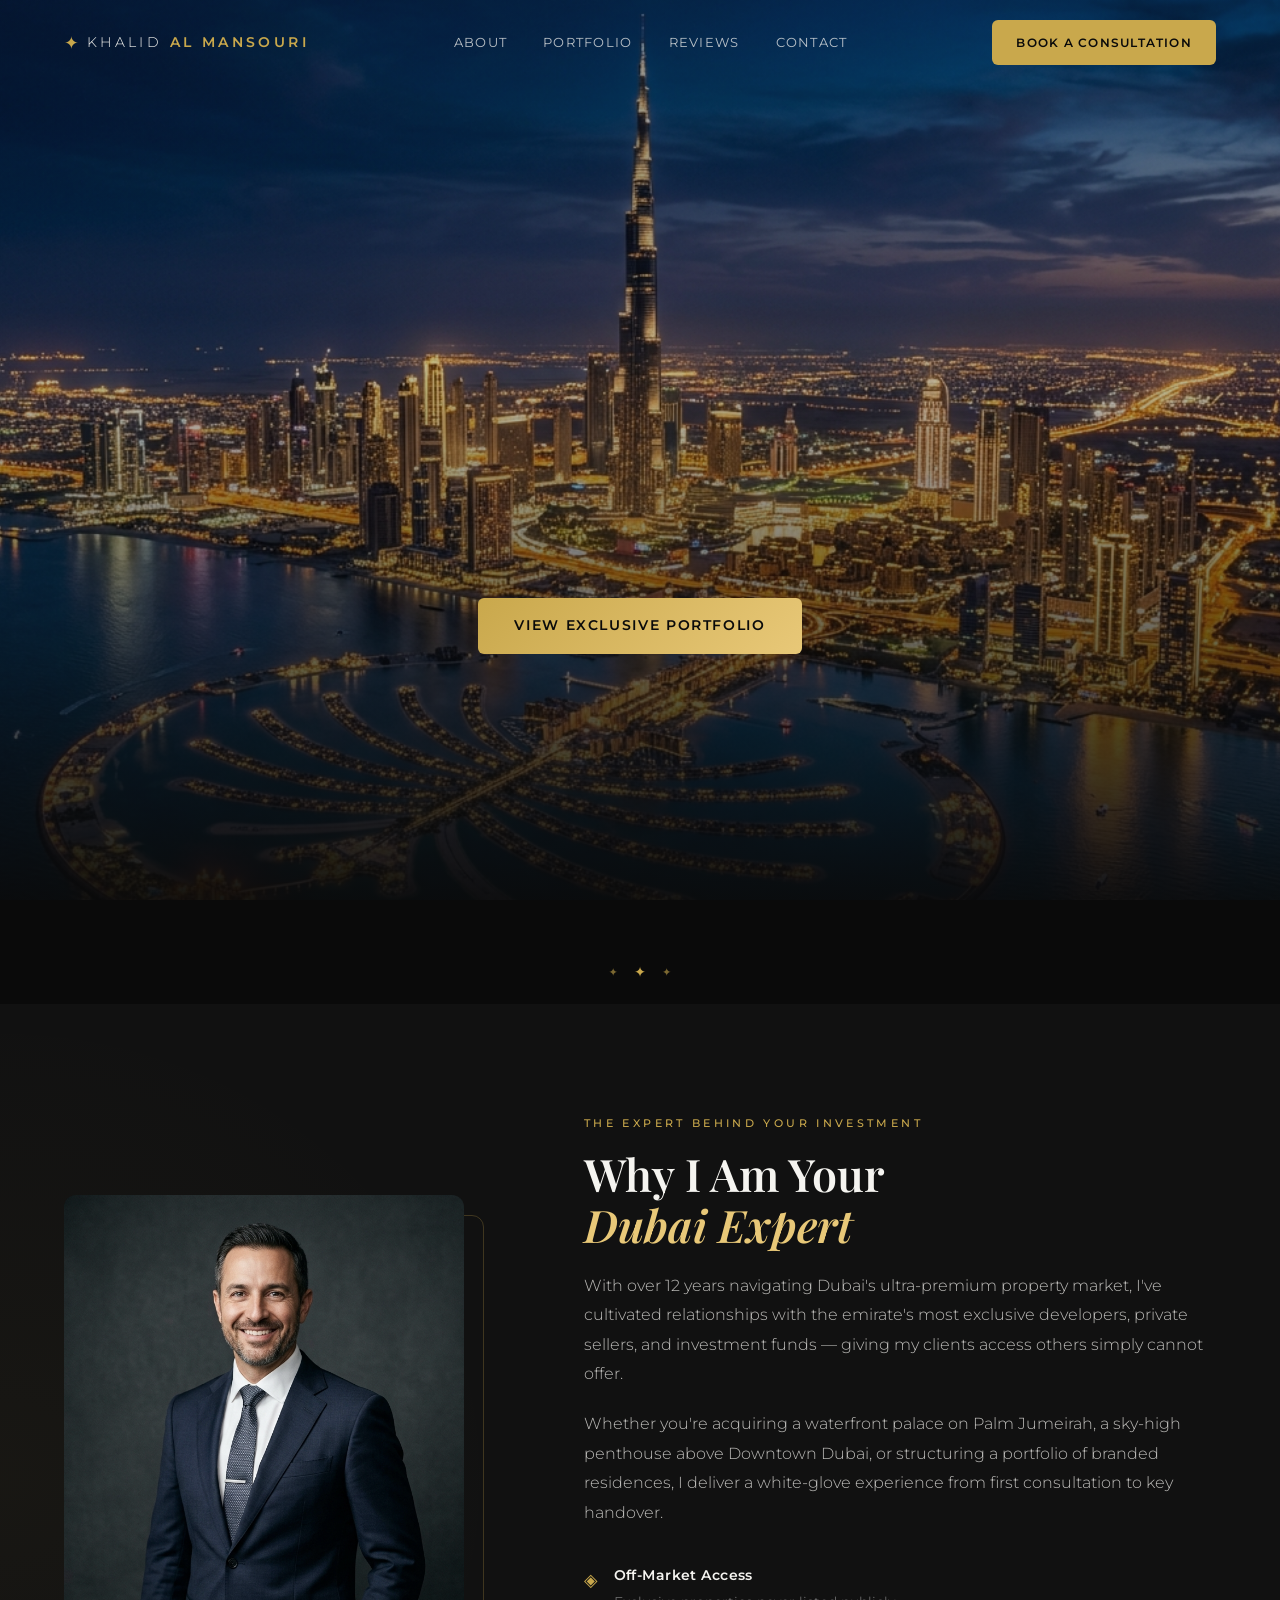
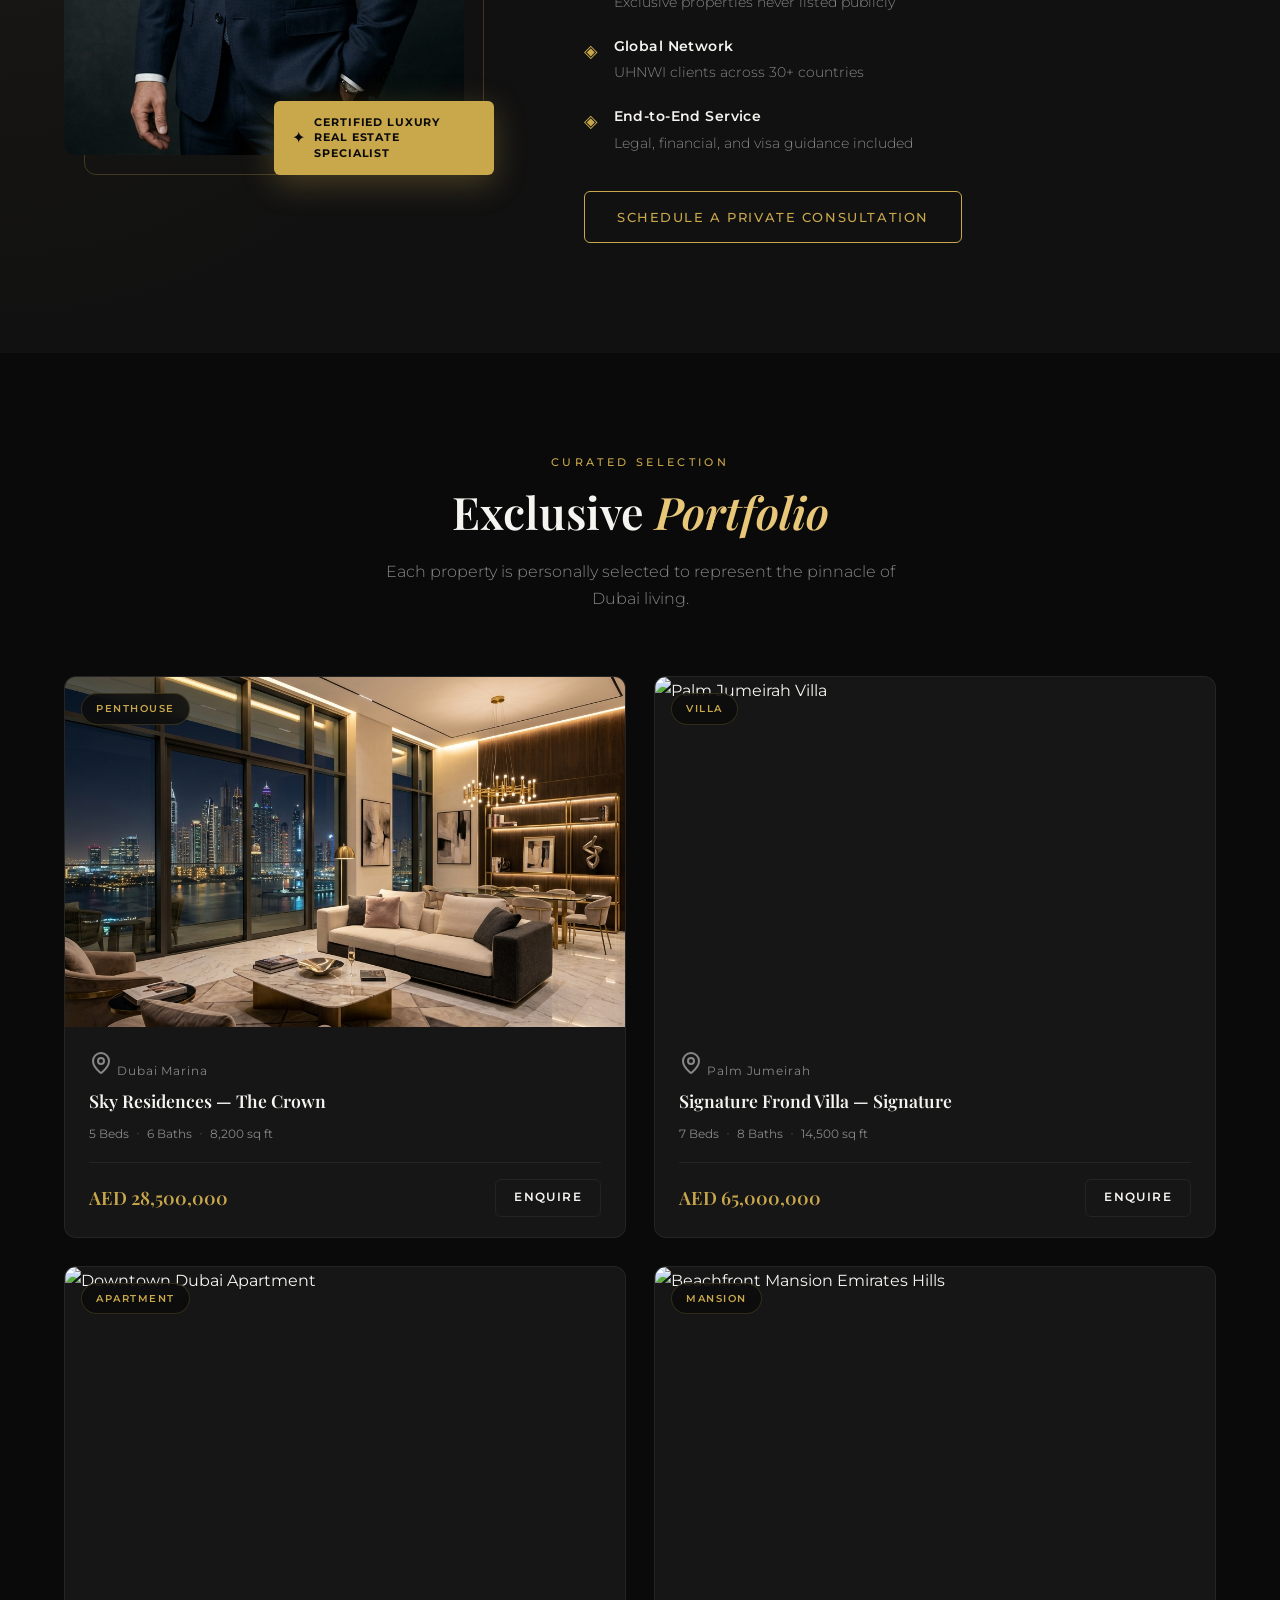
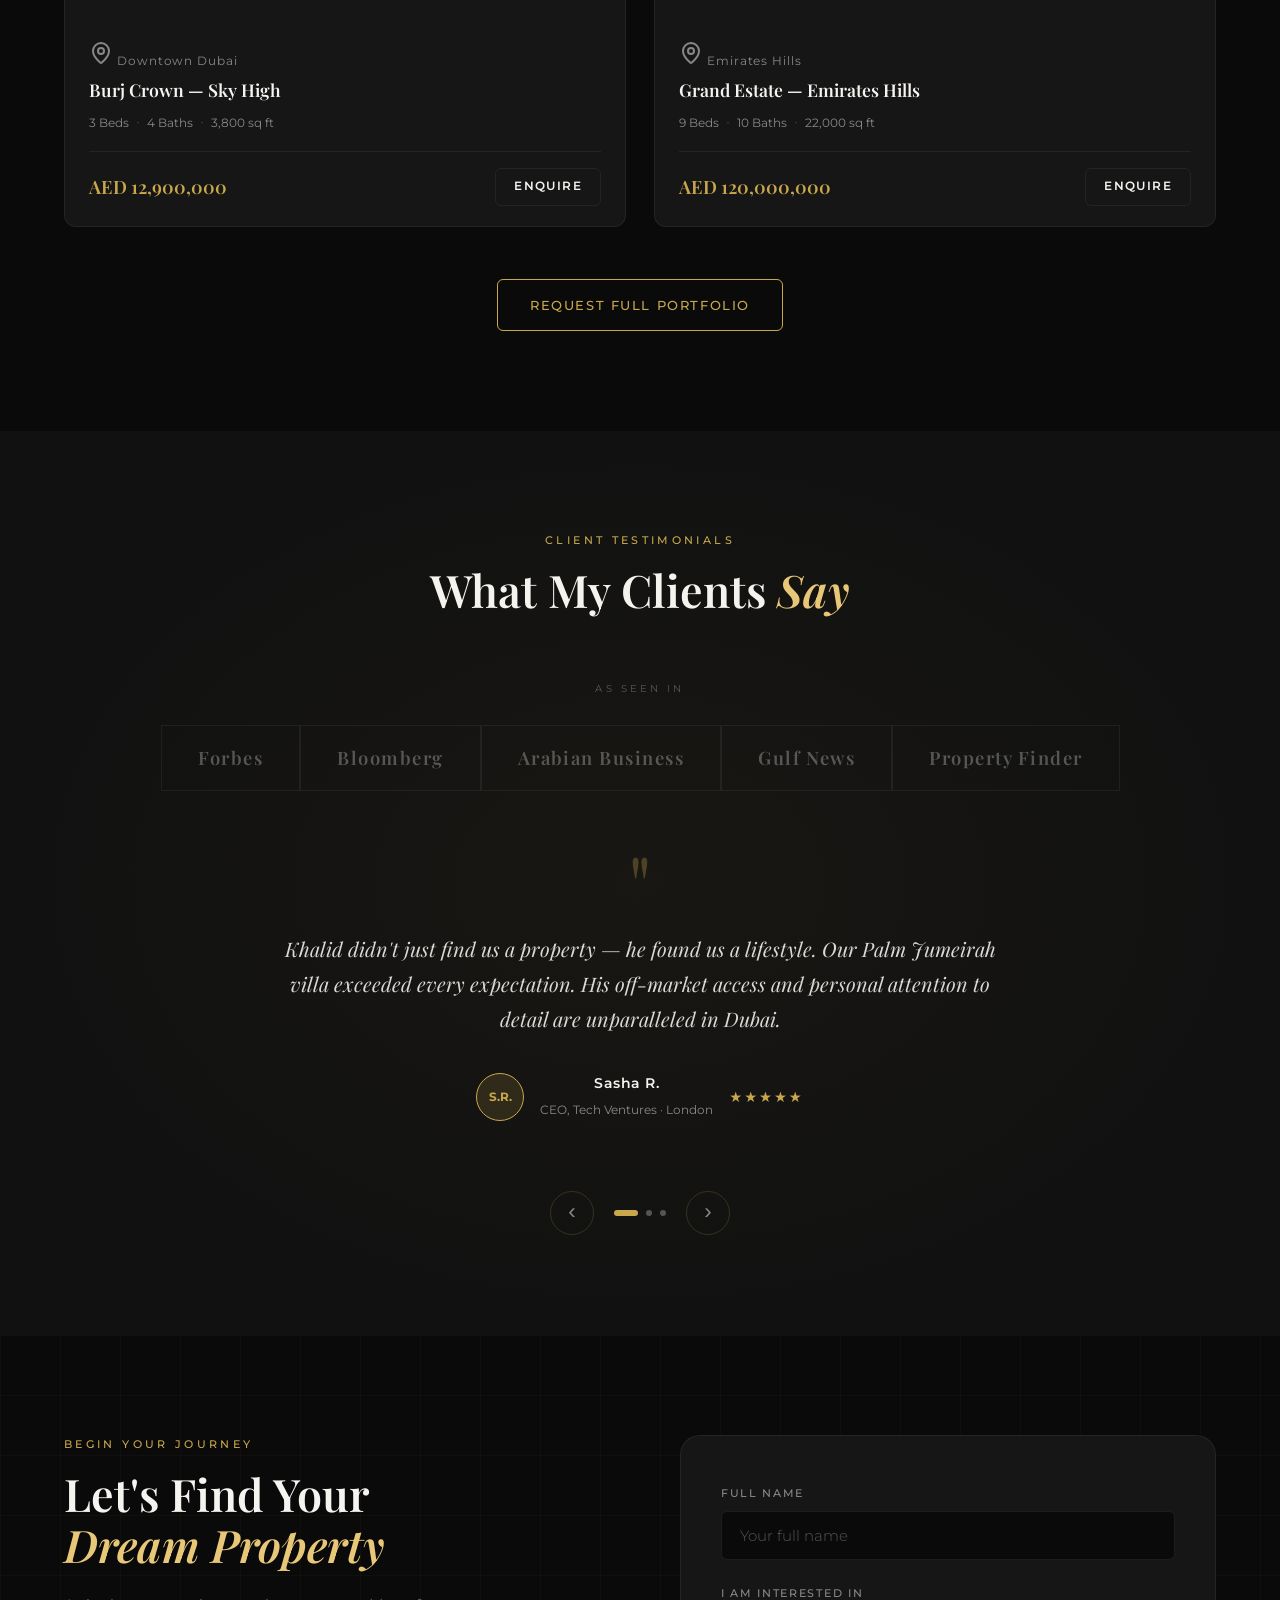
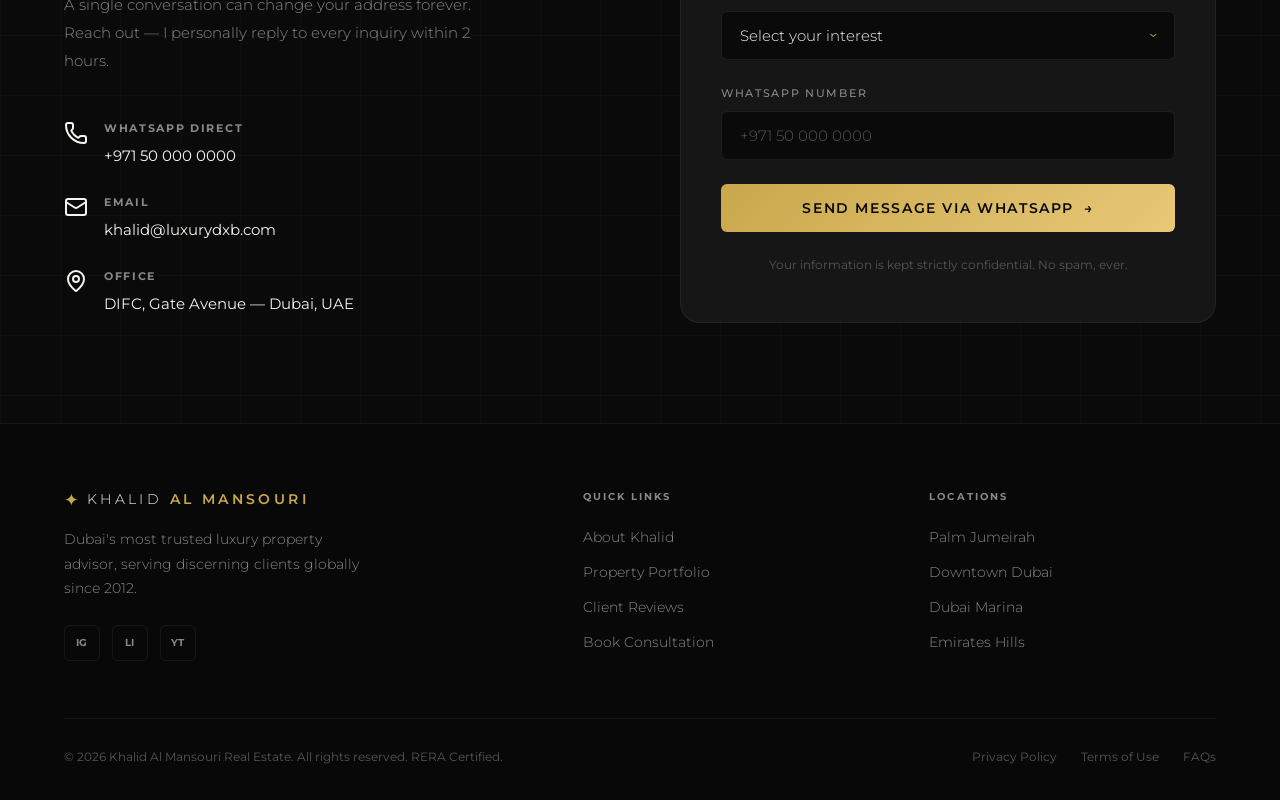
==== commit 2bfd522c: "FAQs update" ====
--- a/index.html
+++ b/index.html
@@ -748,6 +748,7 @@
           <div class="footer-legal">
             <a href="#">Privacy Policy</a>
             <a href="#">Terms of Use</a>
+            <a href="./pages/FAQs.html">FAQs</a>
           </div>
         </div>
       </div>
--- a/style.css
+++ b/style.css
@@ -5,33 +5,39 @@
 
 /* ─── CSS Custom Properties ─── */
 :root {
-  --gold:         #C9A84C;
-  --gold-light:   #E8C878;
-  --gold-dark:    #9A7A32;
-  --gold-muted:   rgba(201,168,76,0.15);
-  --bg-black:     #0A0A0A;
-  --bg-dark:      #111111;
-  --bg-card:      #161616;
-  --bg-card-2:    #1C1C1C;
-  --text-white:   #F5F4F0;
-  --text-muted:   #888888;
-  --text-subtle:  #555555;
-  --border:       rgba(201,168,76,0.2);
-  --border-light: rgba(255,255,255,0.06);
-
-  --font-serif:  'Playfair Display', Georgia, serif;
-  --font-sans:   'Montserrat', system-ui, sans-serif;
-
-  --radius-sm:   6px;
-  --radius-md:   12px;
-  --radius-lg:   20px;
-
-  --transition:  0.3s ease-in-out;
+  --gold: #c9a84c;
+  --gold-light: #e8c878;
+  --gold-dark: #9a7a32;
+  --gold-muted: rgba(201, 168, 76, 0.15);
+  --bg-black: #0a0a0a;
+  --bg-dark: #111111;
+  --bg-card: #161616;
+  --bg-card-2: #1c1c1c;
+  --text-white: #f5f4f0;
+  --text-muted: #888888;
+  --text-subtle: #555555;
+  --border: rgba(201, 168, 76, 0.2);
+  --border-light: rgba(255, 255, 255, 0.06);
+
+  --font-serif: "Playfair Display", Georgia, serif;
+  --font-sans: "Montserrat", system-ui, sans-serif;
+
+  --radius-sm: 6px;
+  --radius-md: 12px;
+  --radius-lg: 20px;
+
+  --transition: 0.3s ease-in-out;
   --transition-slow: 0.6s ease;
 }
 
 /* ─── Reset & Base ─── */
-*, *::before, *::after { box-sizing: border-box; margin: 0; padding: 0; }
+*,
+*::before,
+*::after {
+  box-sizing: border-box;
+  margin: 0;
+  padding: 0;
+}
 
 html {
   scroll-behavior: smooth;
@@ -47,8 +53,14 @@
   -webkit-font-smoothing: antialiased;
 }
 
-img { display: block; max-width: 100%; }
-a  { text-decoration: none; color: inherit; }
+img {
+  display: block;
+  max-width: 100%;
+}
+a {
+  text-decoration: none;
+  color: inherit;
+}
 
 /* ─── Container ─── */
 .container {
@@ -64,9 +76,14 @@
   display: inline-flex;
   align-items: center;
   gap: 10px;
-  background: linear-gradient(135deg, var(--gold) 0%, var(--gold-light) 50%, var(--gold) 100%);
+  background: linear-gradient(
+    135deg,
+    var(--gold) 0%,
+    var(--gold-light) 50%,
+    var(--gold) 100%
+  );
   background-size: 200% 200%;
-  color: #0A0A0A;
+  color: #0a0a0a;
   font-family: var(--font-sans);
   font-weight: 600;
   font-size: 0.85rem;
@@ -82,10 +99,10 @@
 }
 
 .btn-primary::before {
-  content: '';
+  content: "";
   position: absolute;
   inset: 0;
-  background: rgba(255,255,255,0.12);
+  background: rgba(255, 255, 255, 0.12);
   opacity: 0;
   transition: var(--transition);
 }
@@ -93,10 +110,12 @@
 .btn-primary:hover {
   background-position: right center;
   transform: translateY(-2px);
-  box-shadow: 0 12px 40px rgba(201,168,76,0.4);
-}
-
-.btn-primary:hover::before { opacity: 1; }
+  box-shadow: 0 12px 40px rgba(201, 168, 76, 0.4);
+}
+
+.btn-primary:hover::before {
+  opacity: 1;
+}
 
 .btn-outline {
   display: inline-flex;
@@ -118,7 +137,7 @@
 
 .btn-outline:hover {
   background: var(--gold-muted);
-  box-shadow: 0 0 20px rgba(201,168,76,0.2);
+  box-shadow: 0 0 20px rgba(201, 168, 76, 0.2);
   transform: translateY(-2px);
 }
 
@@ -127,7 +146,7 @@
   align-items: center;
   gap: 8px;
   background: var(--gold);
-  color: #0A0A0A;
+  color: #0a0a0a;
   font-family: var(--font-sans);
   font-weight: 600;
   font-size: 0.78rem;
@@ -141,25 +160,33 @@
 .btn-cta:hover {
   background: var(--gold-light);
   transform: translateY(-1px);
-  box-shadow: 0 8px 24px rgba(201,168,76,0.35);
-}
-
-.btn-full { width: 100%; justify-content: center; }
+  box-shadow: 0 8px 24px rgba(201, 168, 76, 0.35);
+}
+
+.btn-full {
+  width: 100%;
+  justify-content: center;
+}
 
 /* ═══════════════════════════════════════════════════════
    HEADER
 ═══════════════════════════════════════════════════════ */
 #site-header {
   position: fixed;
-  top: 0; left: 0; right: 0;
+  top: 0;
+  left: 0;
+  right: 0;
   z-index: 1000;
   padding: 20px 0;
   background: transparent;
-  transition: background 0.5s ease, padding 0.4s ease, box-shadow 0.4s ease;
+  transition:
+    background 0.5s ease,
+    padding 0.4s ease,
+    box-shadow 0.4s ease;
 }
 
 #site-header.scrolled {
-  background: rgba(10,10,10,0.95);
+  background: rgba(10, 10, 10, 0.95);
   backdrop-filter: blur(20px);
   -webkit-backdrop-filter: blur(20px);
   padding: 14px 0;
@@ -216,24 +243,29 @@
   font-size: 0.8rem;
   letter-spacing: 0.1em;
   text-transform: uppercase;
-  color: rgba(245,244,240,0.75);
+  color: rgba(245, 244, 240, 0.75);
   transition: var(--transition);
   position: relative;
 }
 
 .nav-link::after {
-  content: '';
+  content: "";
   position: absolute;
   bottom: -3px;
-  left: 0; right: 0;
+  left: 0;
+  right: 0;
   height: 1px;
   background: var(--gold);
   transform: scaleX(0);
   transition: var(--transition);
 }
 
-.nav-link:hover { color: var(--text-white); }
-.nav-link:hover::after { transform: scaleX(1); }
+.nav-link:hover {
+  color: var(--text-white);
+}
+.nav-link:hover::after {
+  transform: scaleX(1);
+}
 
 /* Hamburger */
 .hamburger {
@@ -259,7 +291,7 @@
   display: none;
   position: fixed;
   inset: 0;
-  background: rgba(10,10,10,0.98);
+  background: rgba(10, 10, 10, 0.98);
   backdrop-filter: blur(30px);
   z-index: 2000;
   flex-direction: column;
@@ -277,7 +309,8 @@
 
 .mobile-nav-close {
   position: absolute;
-  top: 24px; right: 24px;
+  top: 24px;
+  right: 24px;
   background: none;
   border: none;
   color: var(--text-muted);
@@ -295,9 +328,13 @@
   transition: var(--transition);
 }
 
-.mobile-nav-link:hover { color: var(--gold); }
-
-.mobile-cta { margin-top: 16px; }
+.mobile-nav-link:hover {
+  color: var(--gold);
+}
+
+.mobile-cta {
+  margin-top: 16px;
+}
 
 /* ═══════════════════════════════════════════════════════
    HERO
@@ -336,10 +373,10 @@
   inset: 0;
   background: linear-gradient(
     180deg,
-    rgba(10,10,10,0.45) 0%,
-    rgba(10,10,10,0.25) 40%,
-    rgba(10,10,10,0.65) 75%,
-    rgba(10,10,10,0.95) 100%
+    rgba(10, 10, 10, 0.45) 0%,
+    rgba(10, 10, 10, 0.25) 40%,
+    rgba(10, 10, 10, 0.65) 75%,
+    rgba(10, 10, 10, 0.95) 100%
   );
 }
 
@@ -381,7 +418,7 @@
   font-family: var(--font-sans);
   font-weight: 300;
   font-size: clamp(0.85rem, 1.4vw, 1.05rem);
-  color: rgba(245,244,240,0.7);
+  color: rgba(245, 244, 240, 0.7);
   letter-spacing: 0.05em;
   margin-bottom: 44px;
   opacity: 0;
@@ -405,7 +442,7 @@
   font-size: 0.65rem;
   letter-spacing: 0.25em;
   text-transform: uppercase;
-  color: rgba(245,244,240,0.5);
+  color: rgba(245, 244, 240, 0.5);
   writing-mode: vertical-rl;
 }
 
@@ -417,15 +454,23 @@
 }
 
 @keyframes scrollPulse {
-  0%, 100% { opacity: 0.4; transform: scaleY(1); }
-  50% { opacity: 1; transform: scaleY(1.1); }
+  0%,
+  100% {
+    opacity: 0.4;
+    transform: scaleY(1);
+  }
+  50% {
+    opacity: 1;
+    transform: scaleY(1.1);
+  }
 }
 
 /* Hero Stats */
 .hero-stats {
   position: absolute;
   bottom: 0;
-  left: 0; right: 0;
+  left: 0;
+  right: 0;
   z-index: 3;
   display: flex;
   justify-content: center;
@@ -437,7 +482,7 @@
   max-width: 240px;
   text-align: center;
   padding: 28px 24px;
-  background: rgba(10,10,10,0.85);
+  background: rgba(10, 10, 10, 0.85);
   backdrop-filter: blur(20px);
   border-top: 1px solid var(--border);
   border-right: 1px solid var(--border-light);
@@ -445,10 +490,12 @@
   opacity: 0;
 }
 
-.stat-card:last-child { border-right: none; }
+.stat-card:last-child {
+  border-right: none;
+}
 
 .stat-card:hover {
-  background: rgba(201,168,76,0.08);
+  background: rgba(201, 168, 76, 0.08);
   border-top-color: var(--gold);
 }
 
@@ -486,7 +533,10 @@
   opacity: 0.6;
 }
 
-.gold-divider span:nth-child(2) { opacity: 1; font-size: 0.9rem; }
+.gold-divider span:nth-child(2) {
+  opacity: 1;
+  font-size: 0.9rem;
+}
 
 /* ═══════════════════════════════════════════════════════
    SECTION COMMON
@@ -539,11 +589,17 @@
 }
 
 .about::before {
-  content: '';
+  content: "";
   position: absolute;
-  left: 0; top: 0; bottom: 0;
+  left: 0;
+  top: 0;
+  bottom: 0;
   width: 40%;
-  background: radial-gradient(ellipse at left center, rgba(201,168,76,0.04) 0%, transparent 70%);
+  background: radial-gradient(
+    ellipse at left center,
+    rgba(201, 168, 76, 0.04) 0%,
+    transparent 70%
+  );
   pointer-events: none;
 }
 
@@ -555,7 +611,9 @@
 }
 
 /* Image Column */
-.about-image-col { position: relative; }
+.about-image-col {
+  position: relative;
+}
 
 .about-image-wrapper {
   position: relative;
@@ -574,13 +632,17 @@
   z-index: 1;
 }
 
-.about-img:hover { filter: grayscale(0%); }
+.about-img:hover {
+  filter: grayscale(0%);
+}
 
 .about-image-wrapper::before {
-  content: '';
+  content: "";
   position: absolute;
-  top: 20px; left: 20px;
-  right: -20px; bottom: -20px;
+  top: 20px;
+  left: 20px;
+  right: -20px;
+  bottom: -20px;
   border: 1px solid var(--gold);
   border-radius: var(--radius-md);
   opacity: 0.25;
@@ -592,7 +654,7 @@
   bottom: -20px;
   right: -30px;
   background: var(--gold);
-  color: #0A0A0A;
+  color: #0a0a0a;
   font-family: var(--font-sans);
   font-size: 0.68rem;
   font-weight: 700;
@@ -606,18 +668,23 @@
   max-width: 220px;
   line-height: 1.4;
   z-index: 2;
-  box-shadow: 0 8px 32px rgba(201,168,76,0.3);
-}
-
-.badge-icon { font-size: 1rem; flex-shrink: 0; }
+  box-shadow: 0 8px 32px rgba(201, 168, 76, 0.3);
+}
+
+.badge-icon {
+  font-size: 1rem;
+  flex-shrink: 0;
+}
 
 /* Text Column */
-.about-text-col { padding: 10px 0; }
+.about-text-col {
+  padding: 10px 0;
+}
 
 .about-body {
   font-weight: 300;
   font-size: 1rem;
-  color: rgba(245,244,240,0.75);
+  color: rgba(245, 244, 240, 0.75);
   margin-bottom: 20px;
   line-height: 1.85;
 }
@@ -685,7 +752,7 @@
 .property-card:hover {
   border-color: var(--border);
   transform: translateY(-6px);
-  box-shadow: 0 24px 60px rgba(0,0,0,0.5);
+  box-shadow: 0 24px 60px rgba(0, 0, 0, 0.5);
 }
 
 .property-img-wrap {
@@ -711,8 +778,8 @@
   inset: 0;
   background: linear-gradient(
     135deg,
-    rgba(201,168,76,0.0) 0%,
-    rgba(201,168,76,0.75) 100%
+    rgba(201, 168, 76, 0) 0%,
+    rgba(201, 168, 76, 0.75) 100%
   );
   opacity: 0;
   display: flex;
@@ -721,13 +788,15 @@
   transition: opacity 0.4s ease;
 }
 
-.property-card:hover .property-overlay { opacity: 1; }
+.property-card:hover .property-overlay {
+  opacity: 1;
+}
 
 .overlay-content {
   display: flex;
   align-items: center;
   gap: 10px;
-  color: #0A0A0A;
+  color: #0a0a0a;
   font-family: var(--font-sans);
   font-weight: 700;
   font-size: 0.8rem;
@@ -737,14 +806,19 @@
   transition: transform 0.4s ease;
 }
 
-.property-card:hover .overlay-content { transform: translateY(0); }
-
-.overlay-icon { font-size: 1.1rem; }
+.property-card:hover .overlay-content {
+  transform: translateY(0);
+}
+
+.overlay-icon {
+  font-size: 1.1rem;
+}
 
 .property-badge {
   position: absolute;
-  top: 16px; left: 16px;
-  background: rgba(10,10,10,0.8);
+  top: 16px;
+  left: 16px;
+  background: rgba(10, 10, 10, 0.8);
   backdrop-filter: blur(10px);
   color: var(--gold);
   font-family: var(--font-sans);
@@ -787,7 +861,10 @@
   margin-bottom: 18px;
 }
 
-.spec-dot { color: var(--gold); font-size: 0.5rem; }
+.spec-dot {
+  color: var(--gold);
+  font-size: 0.5rem;
+}
 
 .property-footer {
   display: flex;
@@ -823,7 +900,9 @@
   color: var(--gold);
 }
 
-.view-all-wrap { text-align: center; }
+.view-all-wrap {
+  text-align: center;
+}
 
 /* ═══════════════════════════════════════════════════════
    TESTIMONIALS
@@ -835,10 +914,14 @@
 }
 
 .testimonials::before {
-  content: '';
+  content: "";
   position: absolute;
   inset: 0;
-  background: radial-gradient(ellipse at center, rgba(201,168,76,0.04) 0%, transparent 70%);
+  background: radial-gradient(
+    ellipse at center,
+    rgba(201, 168, 76, 0.04) 0%,
+    transparent 70%
+  );
   pointer-events: none;
 }
 
@@ -903,11 +986,19 @@
   animation: fadeInSlide 0.5s ease forwards;
 }
 
-.testimonial-slide.active { display: flex; }
+.testimonial-slide.active {
+  display: flex;
+}
 
 @keyframes fadeInSlide {
-  from { opacity: 0; transform: translateY(10px); }
-  to   { opacity: 1; transform: translateY(0); }
+  from {
+    opacity: 0;
+    transform: translateY(10px);
+  }
+  to {
+    opacity: 1;
+    transform: translateY(0);
+  }
 }
 
 .quote-icon {
@@ -924,7 +1015,7 @@
   font-size: clamp(1rem, 1.6vw, 1.25rem);
   font-style: italic;
   font-weight: 400;
-  color: rgba(245,244,240,0.88);
+  color: rgba(245, 244, 240, 0.88);
   line-height: 1.75;
   margin-bottom: 36px;
   quotes: none;
@@ -1036,8 +1127,8 @@
   position: absolute;
   inset: 0;
   background-image:
-    linear-gradient(rgba(201,168,76,0.03) 1px, transparent 1px),
-    linear-gradient(90deg, rgba(201,168,76,0.03) 1px, transparent 1px);
+    linear-gradient(rgba(201, 168, 76, 0.03) 1px, transparent 1px),
+    linear-gradient(90deg, rgba(201, 168, 76, 0.03) 1px, transparent 1px);
   background-size: 60px 60px;
   pointer-events: none;
 }
@@ -1093,7 +1184,9 @@
   transition: var(--transition);
 }
 
-a.ci-value:hover { color: var(--gold); }
+a.ci-value:hover {
+  color: var(--gold);
+}
 
 /* Contact Form */
 .contact-right {
@@ -1128,7 +1221,7 @@
 .form-group input,
 .form-group select {
   background: var(--bg-black);
-  border: 1px solid rgba(255,255,255,0.08);
+  border: 1px solid rgba(255, 255, 255, 0.08);
   border-radius: var(--radius-sm);
   color: var(--text-white);
   font-family: var(--font-sans);
@@ -1141,12 +1234,14 @@
   appearance: none;
 }
 
-.form-group input::placeholder { color: var(--text-subtle); }
+.form-group input::placeholder {
+  color: var(--text-subtle);
+}
 
 .form-group input:focus,
 .form-group select:focus {
   border-color: var(--gold);
-  box-shadow: 0 0 0 3px rgba(201,168,76,0.12);
+  box-shadow: 0 0 0 3px rgba(201, 168, 76, 0.12);
 }
 
 .select-wrapper {
@@ -1186,7 +1281,9 @@
   animation: fadeInSlide 0.5s ease forwards;
 }
 
-.form-success.show { display: block; }
+.form-success.show {
+  display: block;
+}
 
 .success-icon {
   display: block;
@@ -1197,8 +1294,14 @@
 }
 
 @keyframes spinIn {
-  from { transform: rotate(-180deg) scale(0); opacity: 0; }
-  to   { transform: rotate(0) scale(1); opacity: 1; }
+  from {
+    transform: rotate(-180deg) scale(0);
+    opacity: 0;
+  }
+  to {
+    transform: rotate(0) scale(1);
+    opacity: 1;
+  }
 }
 
 .form-success h3 {
@@ -1280,7 +1383,7 @@
   display: block;
   font-size: 0.85rem;
   font-weight: 300;
-  color: rgba(245,244,240,0.55);
+  color: rgba(245, 244, 240, 0.55);
   margin-bottom: 12px;
   transition: var(--transition);
 }
@@ -1316,7 +1419,9 @@
   transition: var(--transition);
 }
 
-.footer-legal a:hover { color: var(--gold); }
+.footer-legal a:hover {
+  color: var(--gold);
+}
 
 /* ═══════════════════════════════════════════════════════
    RESPONSIVE — TABLET
@@ -1326,21 +1431,37 @@
     grid-template-columns: 340px 1fr;
     gap: 52px;
   }
-  .about-img { height: 480px; }
-  .contact-grid { gap: 52px; }
-  .footer-grid { grid-template-columns: 1fr 1fr; }
-  .footer-grid .footer-brand { grid-column: 1 / -1; }
+  .about-img {
+    height: 480px;
+  }
+  .contact-grid {
+    gap: 52px;
+  }
+  .footer-grid {
+    grid-template-columns: 1fr 1fr;
+  }
+  .footer-grid .footer-brand {
+    grid-column: 1 / -1;
+  }
 }
 
 /* ═══════════════════════════════════════════════════════
    RESPONSIVE — MOBILE
 ═══════════════════════════════════════════════════════ */
 @media (max-width: 768px) {
-  .nav-links  { display: none; }
-  .header-cta { display: none; }
-  .hamburger  { display: flex; }
-
-  .hero-scroll-indicator { display: none; }
+  .nav-links {
+    display: none;
+  }
+  .header-cta {
+    display: none;
+  }
+  .hamburger {
+    display: flex;
+  }
+
+  .hero-scroll-indicator {
+    display: none;
+  }
 
   .hero-stats {
     flex-direction: column;
@@ -1360,18 +1481,29 @@
     height: 420px;
     max-width: 100%;
   }
-  .about-img-badge { right: 0; }
-
-  .property-grid { grid-template-columns: 1fr; }
-
-  .media-logos { flex-direction: column; }
-  .media-logo { width: 100%; text-align: center; }
+  .about-img-badge {
+    right: 0;
+  }
+
+  .property-grid {
+    grid-template-columns: 1fr;
+  }
+
+  .media-logos {
+    flex-direction: column;
+  }
+  .media-logo {
+    width: 100%;
+    text-align: center;
+  }
 
   .contact-grid {
     grid-template-columns: 1fr;
     gap: 52px;
   }
-  .contact-form { padding: 32px 24px; }
+  .contact-form {
+    padding: 32px 24px;
+  }
 
   .footer-grid {
     grid-template-columns: 1fr;
@@ -1384,10 +1516,19 @@
 }
 
 @media (max-width: 480px) {
-  .hero-headline { font-size: 2.6rem; }
-  .testimonial-text { font-size: 1rem; }
-  .testimonial-author { flex-direction: column; text-align: center; }
-  .star-rating { margin-left: 0; }
+  .hero-headline {
+    font-size: 2.6rem;
+  }
+  .testimonial-text {
+    font-size: 1rem;
+  }
+  .testimonial-author {
+    flex-direction: column;
+    text-align: center;
+  }
+  .star-rating {
+    margin-left: 0;
+  }
 }
 
 /* ═══════════════════════════════════════════════════════
@@ -1413,3 +1554,84 @@
   background-clip: text;
   -webkit-background-clip: text;
 }
+
+/* ═══════════════════════════════════════════════════════
+   FAQ PAGE
+═══════════════════════════════════════════════════════ */
+
+.faq-page {
+  padding-top: 90px; /* header offset */
+  background: var(--bg-black);
+}
+
+.faq-section {
+  padding: 100px 0;
+  max-width: 900px;
+}
+
+.faq-page .section-header {
+  margin-bottom: 56px;
+}
+
+.faq-page .faq-list {
+  background: linear-gradient(
+    180deg,
+    rgba(201, 168, 76, 0.06) 0%,
+    rgba(201, 168, 76, 0.02) 40%,
+    rgba(0, 0, 0, 0) 100%
+  );
+  border: 1px solid var(--border-light);
+  border-radius: var(--radius-lg);
+  overflow: hidden;
+}
+
+.faq-page .faq-item {
+  padding: 28px 28px;
+  background: rgba(22, 22, 22, 0.55);
+  border-bottom: 1px solid var(--border-light);
+  transition: var(--transition);
+}
+
+.faq-page .faq-item:last-child {
+  border-bottom: none;
+}
+
+.faq-page .faq-question {
+  font-family: var(--font-serif);
+  font-size: 1.25rem;
+  font-weight: 600;
+  line-height: 1.4;
+  color: var(--text-white);
+  margin-bottom: 12px;
+}
+
+.faq-page .faq-answer {
+  font-family: var(--font-sans);
+  font-size: 0.98rem;
+  font-weight: 300;
+  line-height: 1.9;
+  color: rgba(245, 244, 240, 0.72);
+}
+
+.faq-page .faq-item:hover {
+  border-bottom-color: rgba(201, 168, 76, 0.35);
+  background: rgba(201, 168, 76, 0.06);
+}
+
+@media (max-width: 768px) {
+  .faq-page {
+    padding-top: 80px;
+  }
+
+  .faq-section {
+    padding: 76px 0;
+  }
+
+  .faq-page .faq-item {
+    padding: 22px 18px;
+  }
+
+  .faq-page .faq-question {
+    font-size: 1.1rem;
+  }
+}
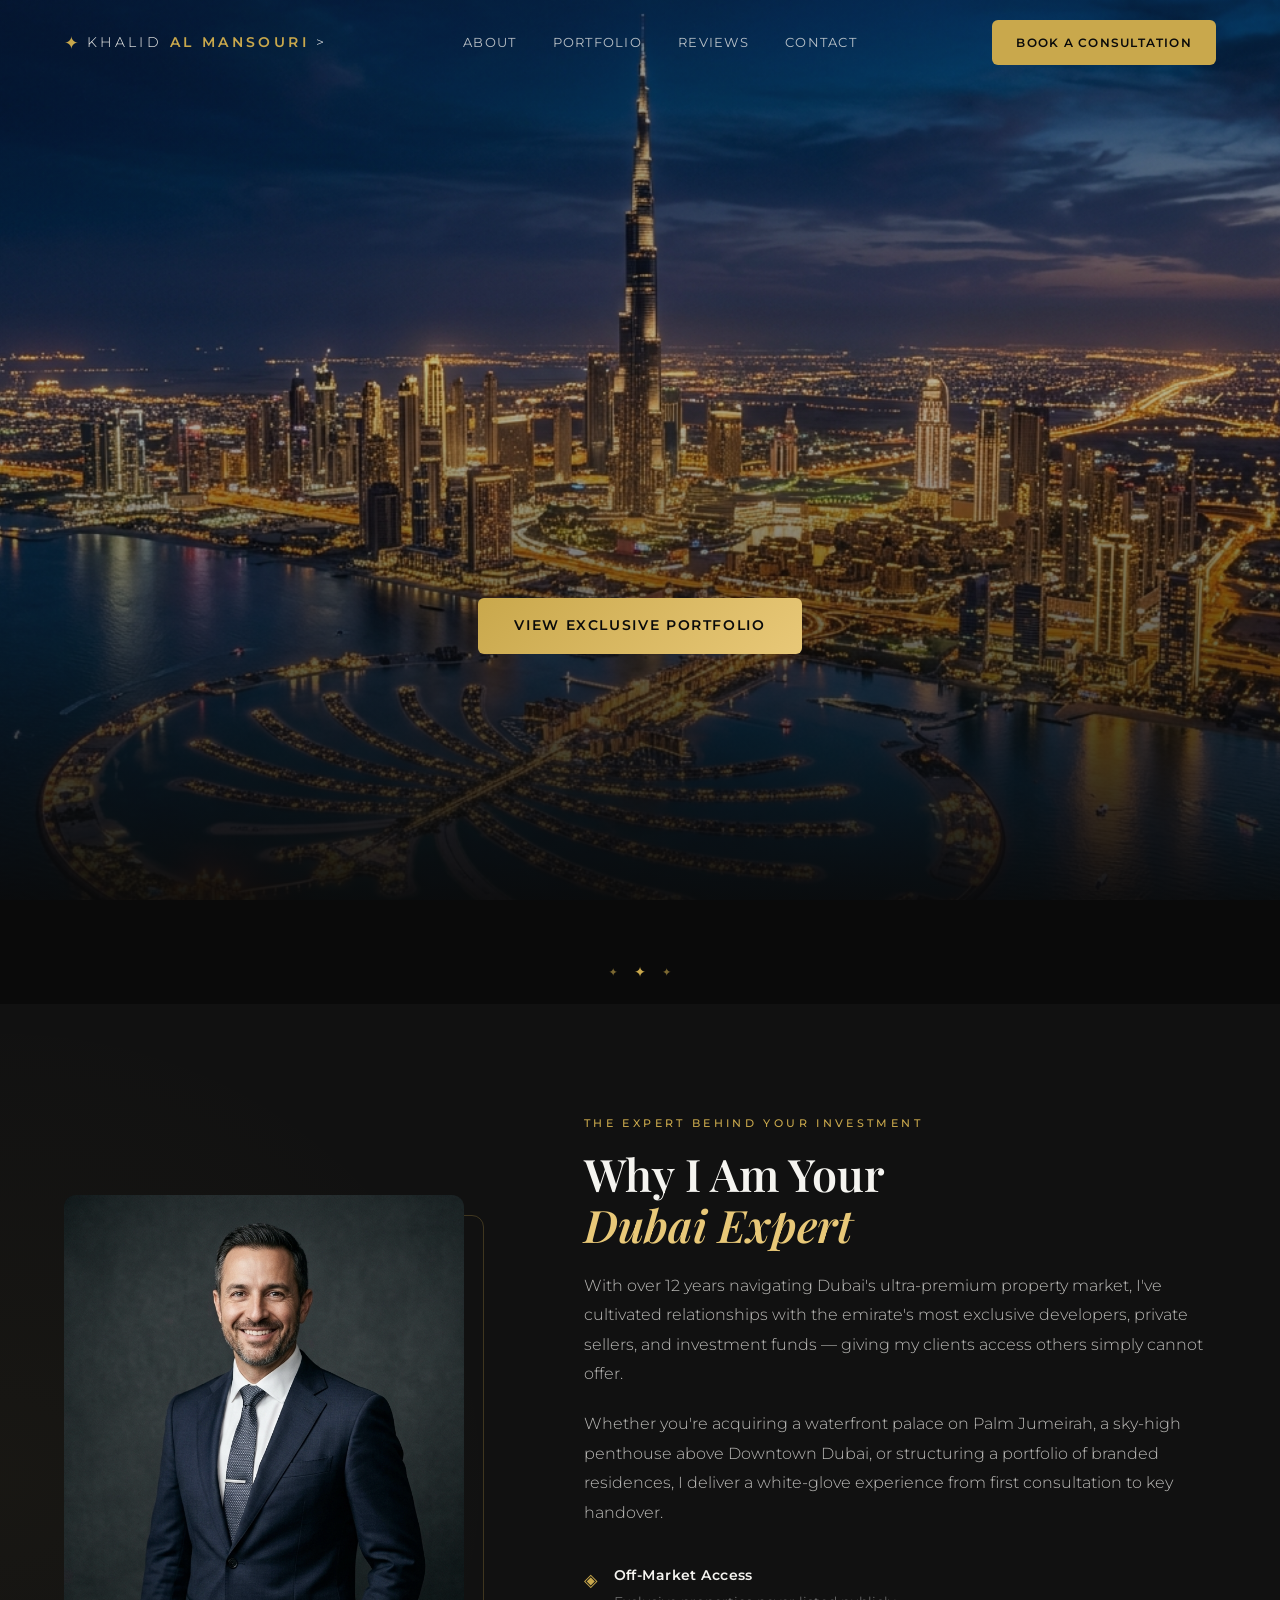
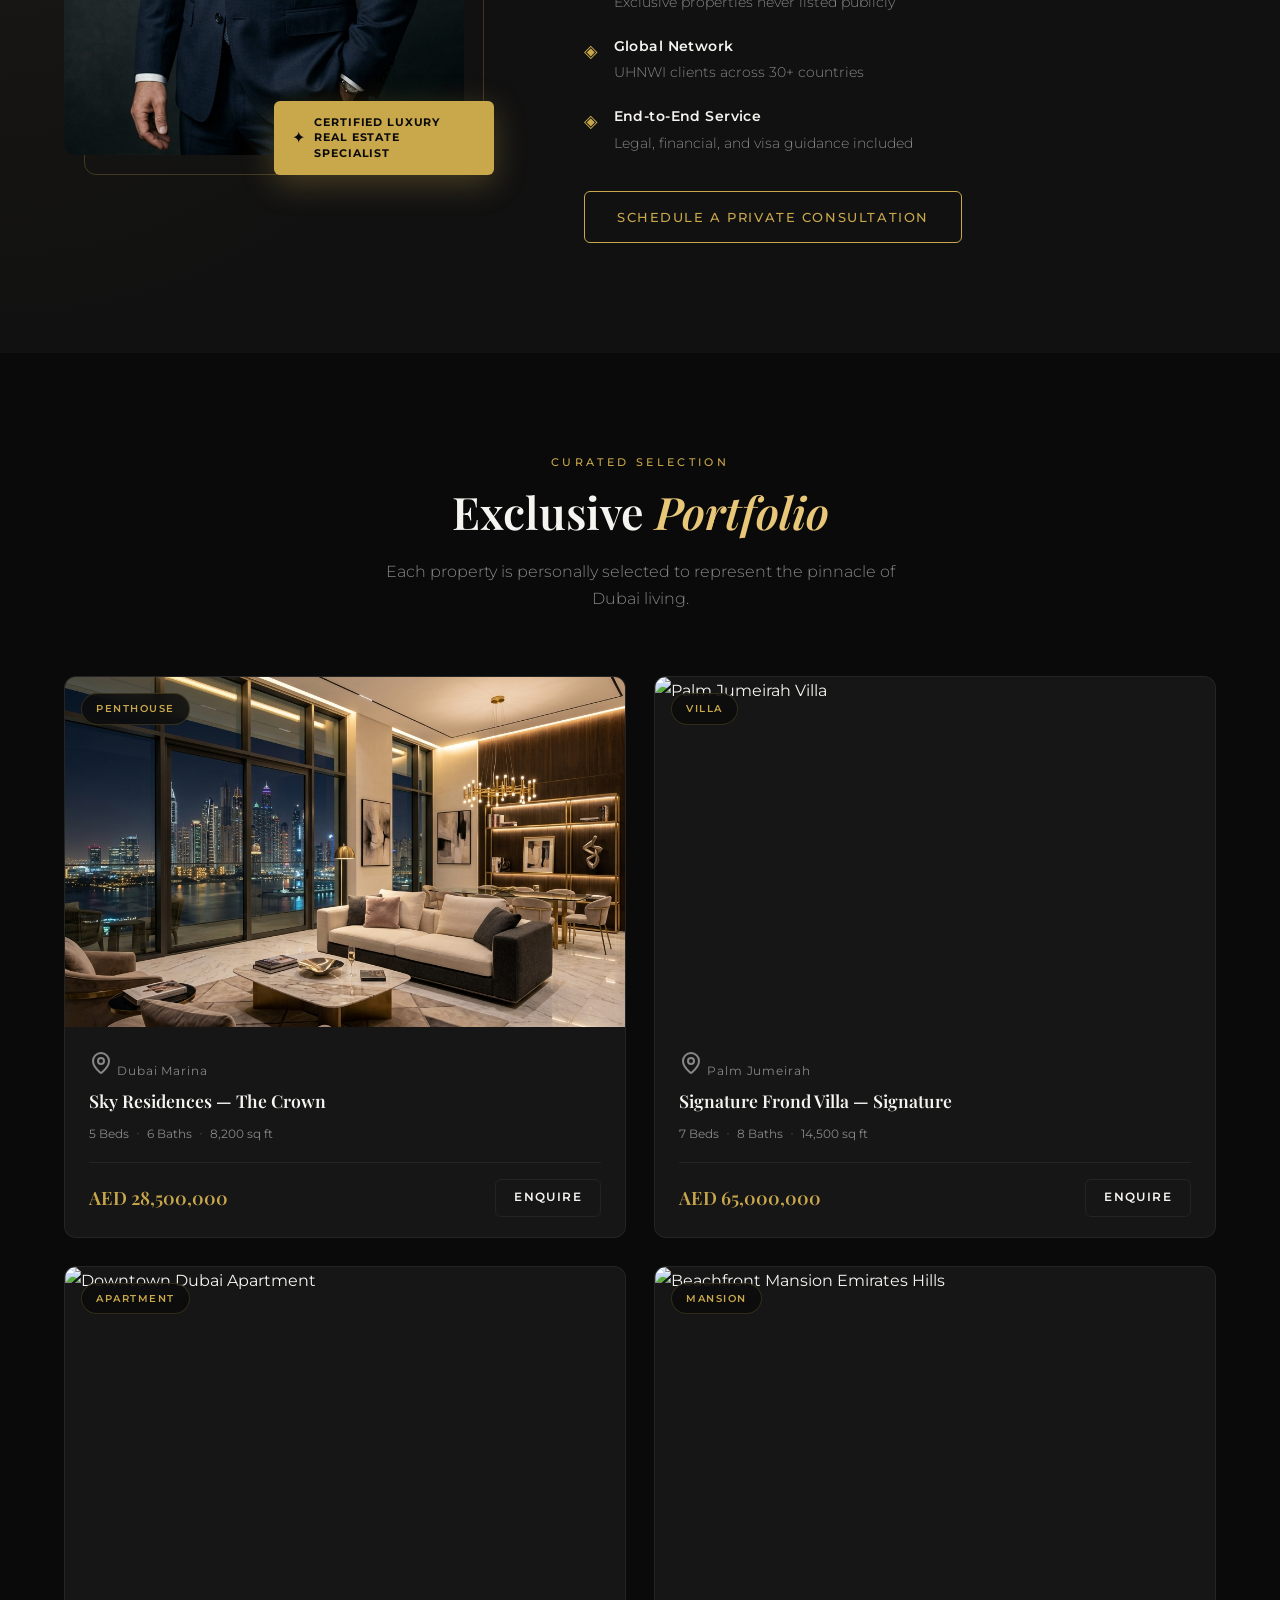
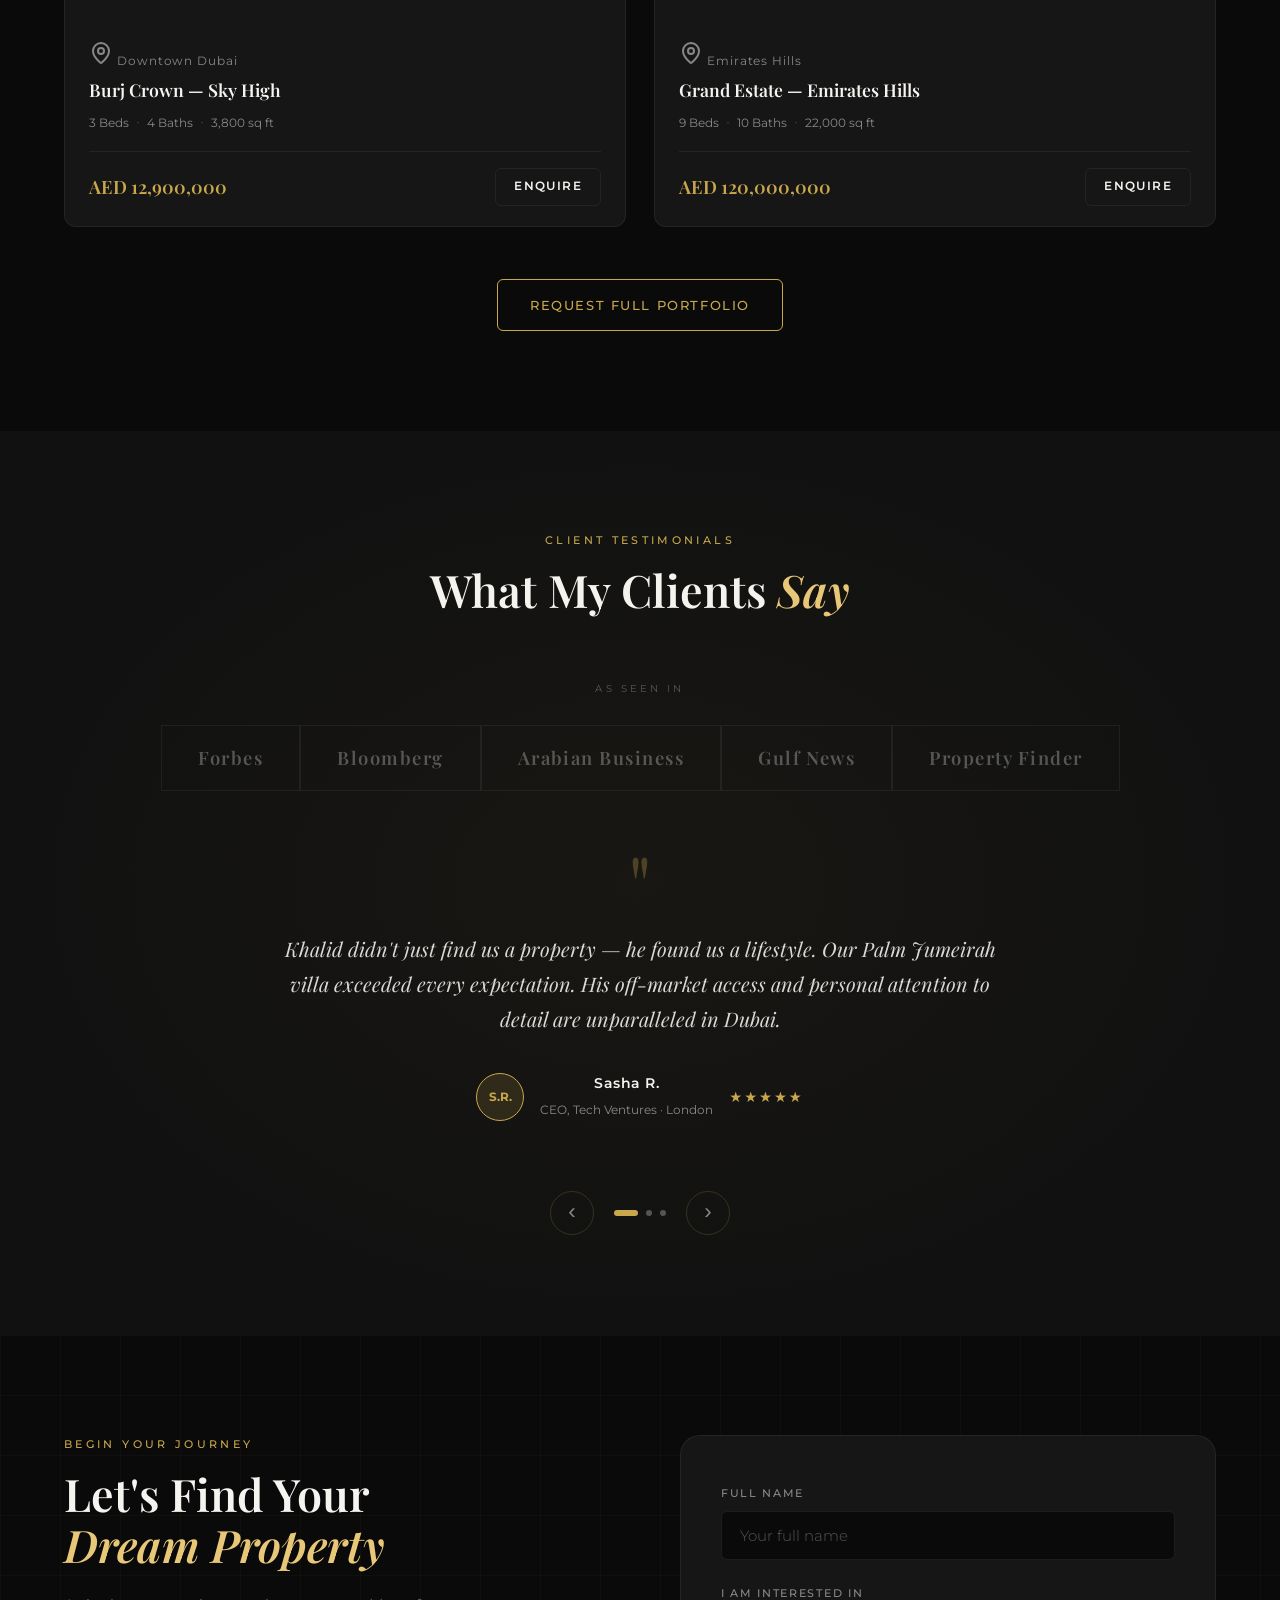
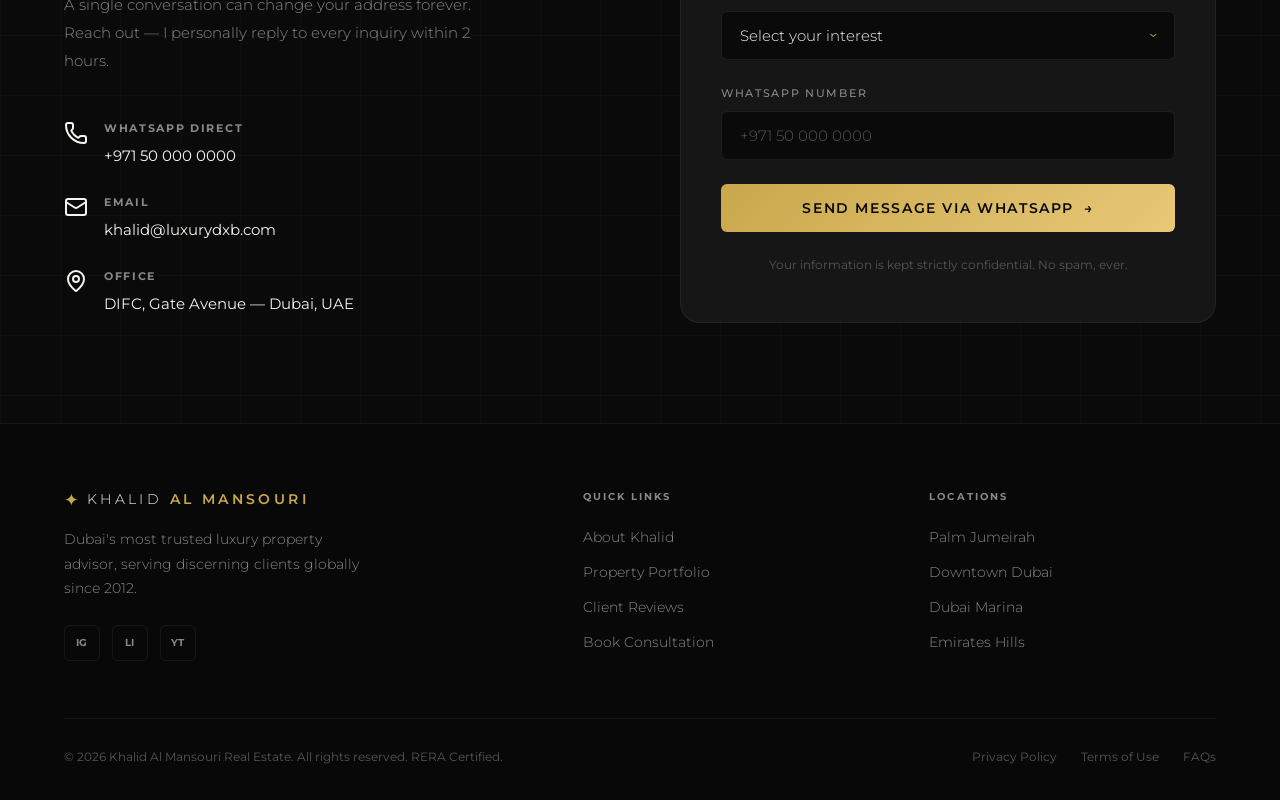
==== commit 6713e2fe: "Fix logo link structure in index.html" ====
--- a/index.html
+++ b/index.html
@@ -3,7 +3,7 @@
   <head>
     <meta charset="UTF-8" />
     <meta name="viewport" content="width=device-width, initial-scale=1.0" />
-    <title>Khalid Al Mansouri — Luxury Dubai Real Estate</title>
+    <title>Find Your Luxury Home in Dubai | Verified Listings</title>
     <meta
       name="description"
       content="Dubai's premier luxury real estate expert. Exclusive properties in Palm Jumeirah, Downtown Dubai, Dubai Marina and beyond. Work with Khalid Al Mansouri for an unmatched experience."
@@ -35,9 +35,9 @@
       <div class="header-inner">
         <div class="logo">
           <span class="logo-mark">✦</span>
-          <span class="logo-text"
+           <a href = "#about"<span class="logo-text"
             >KHALID<span class="logo-accent"> AL MANSOURI</span></span
-          >
+          > > </a>
         </div>
         <nav class="nav-links" id="main-nav">
           <a href="#about" class="nav-link">About</a>
